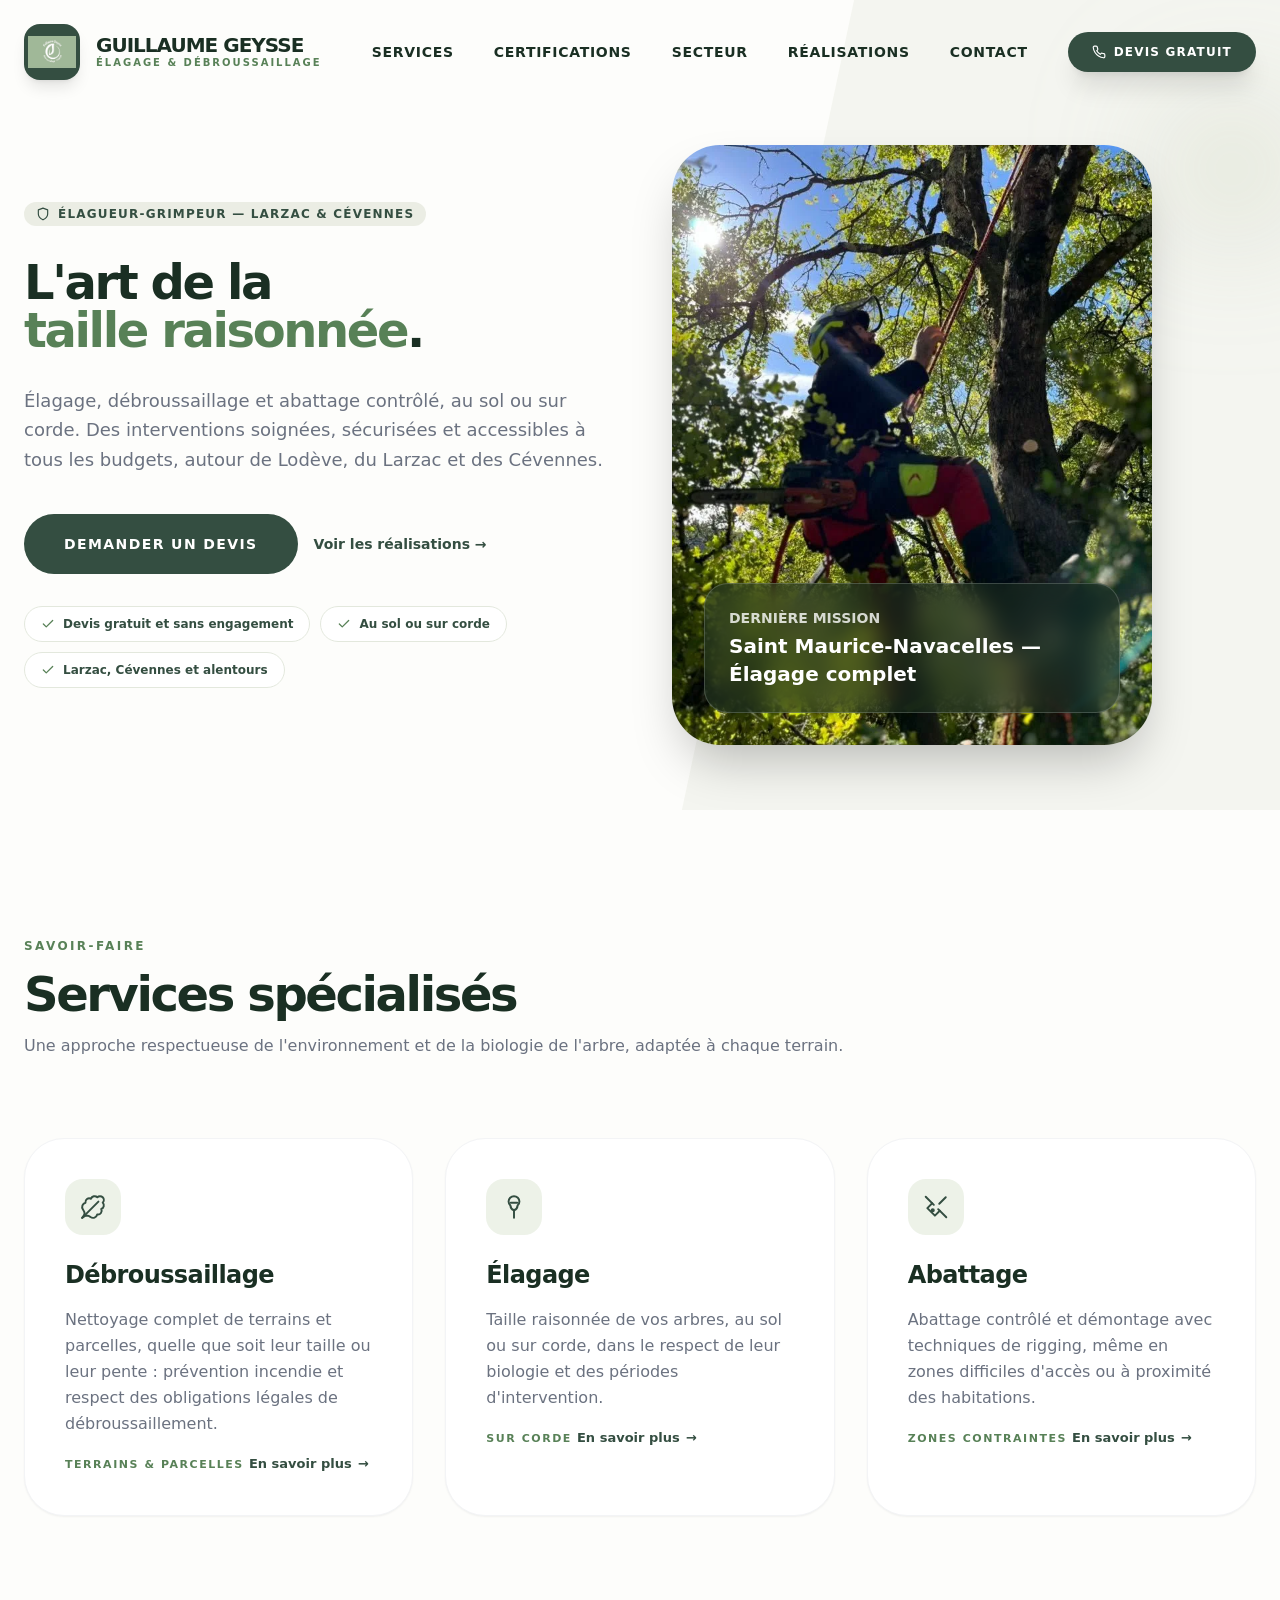
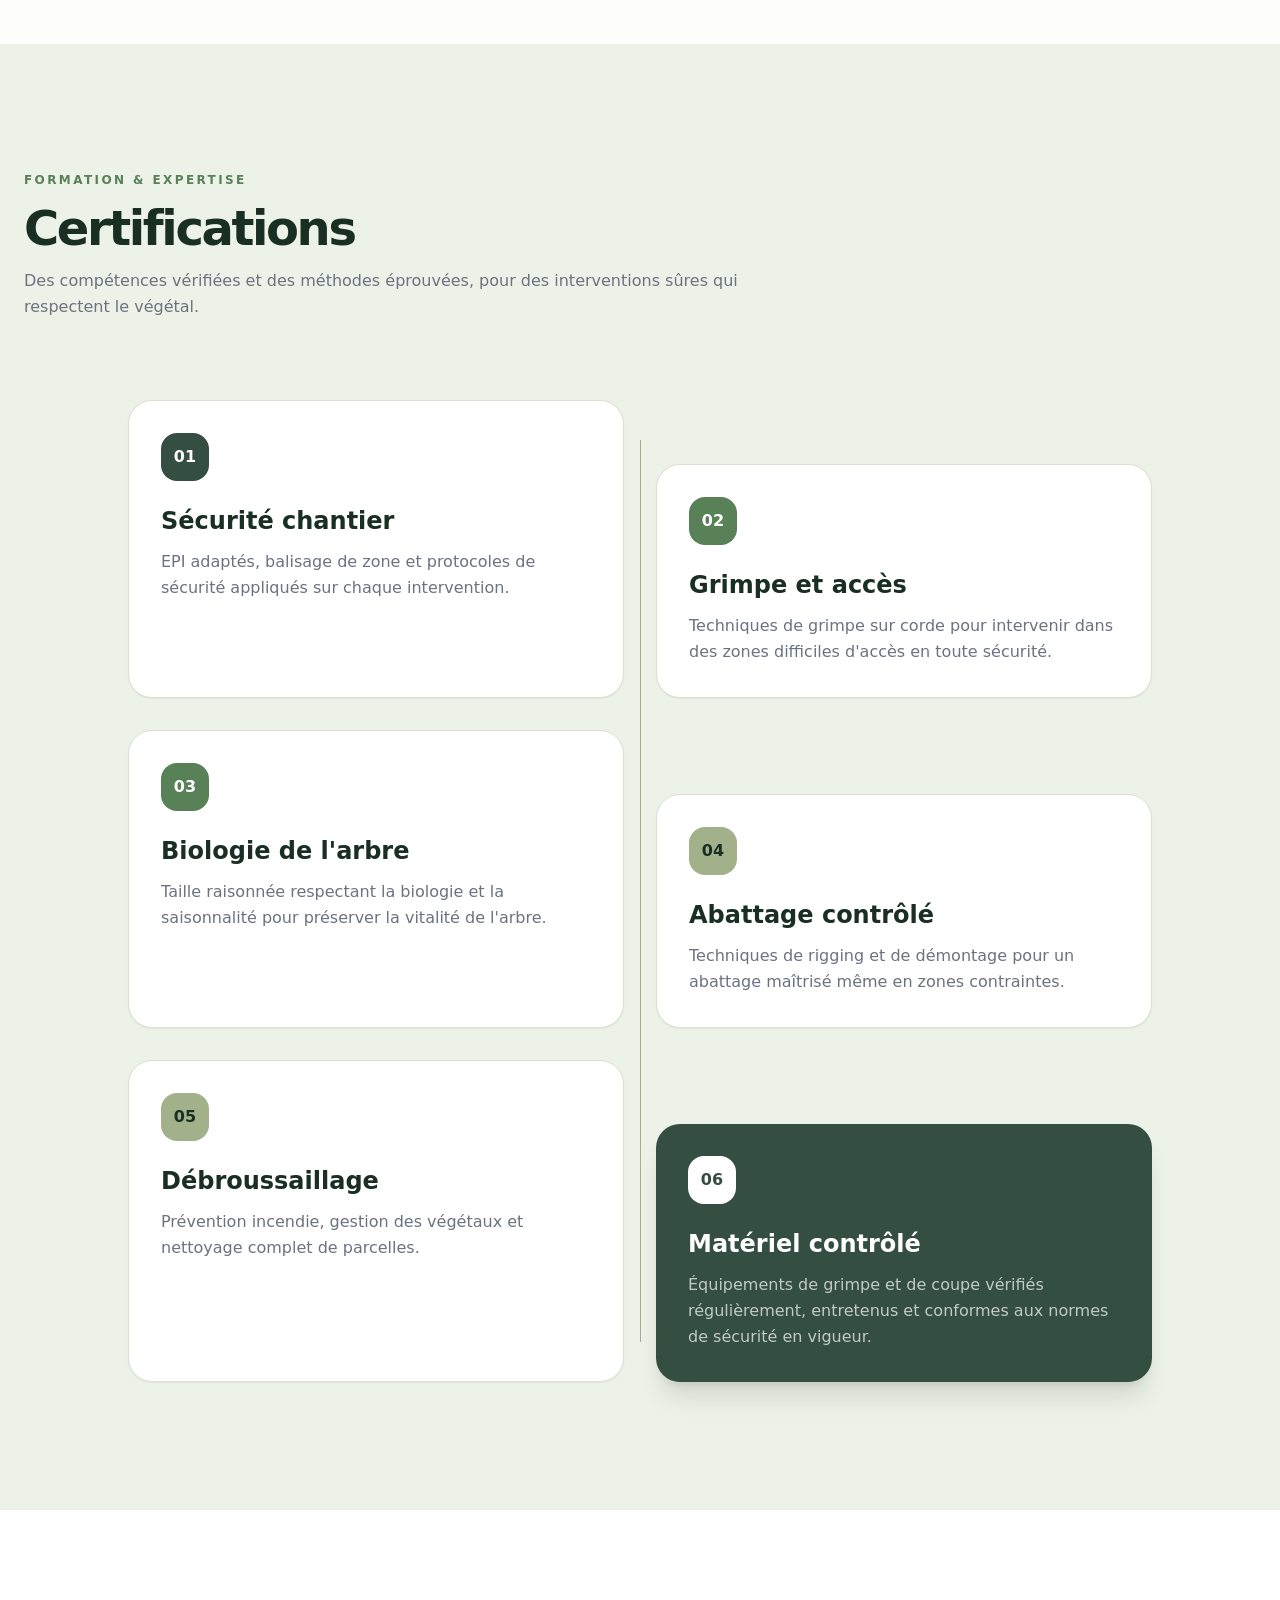
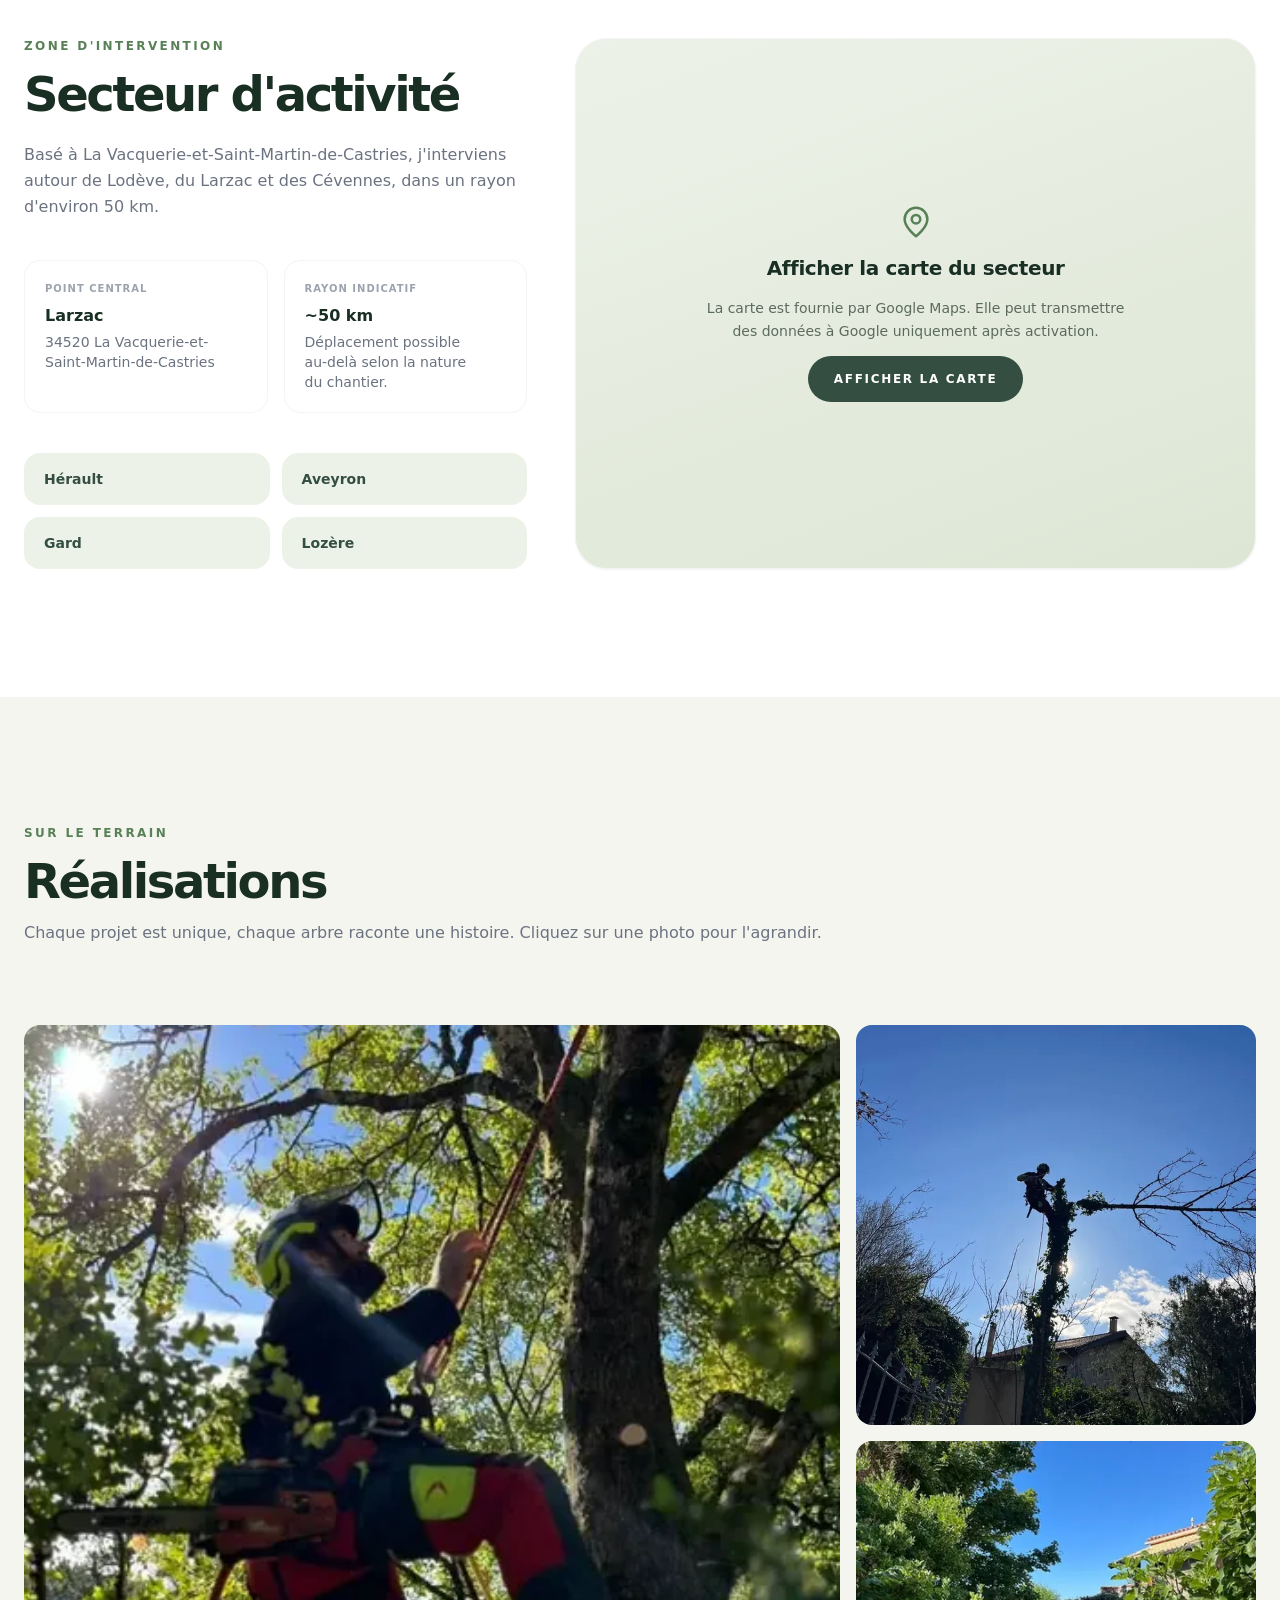
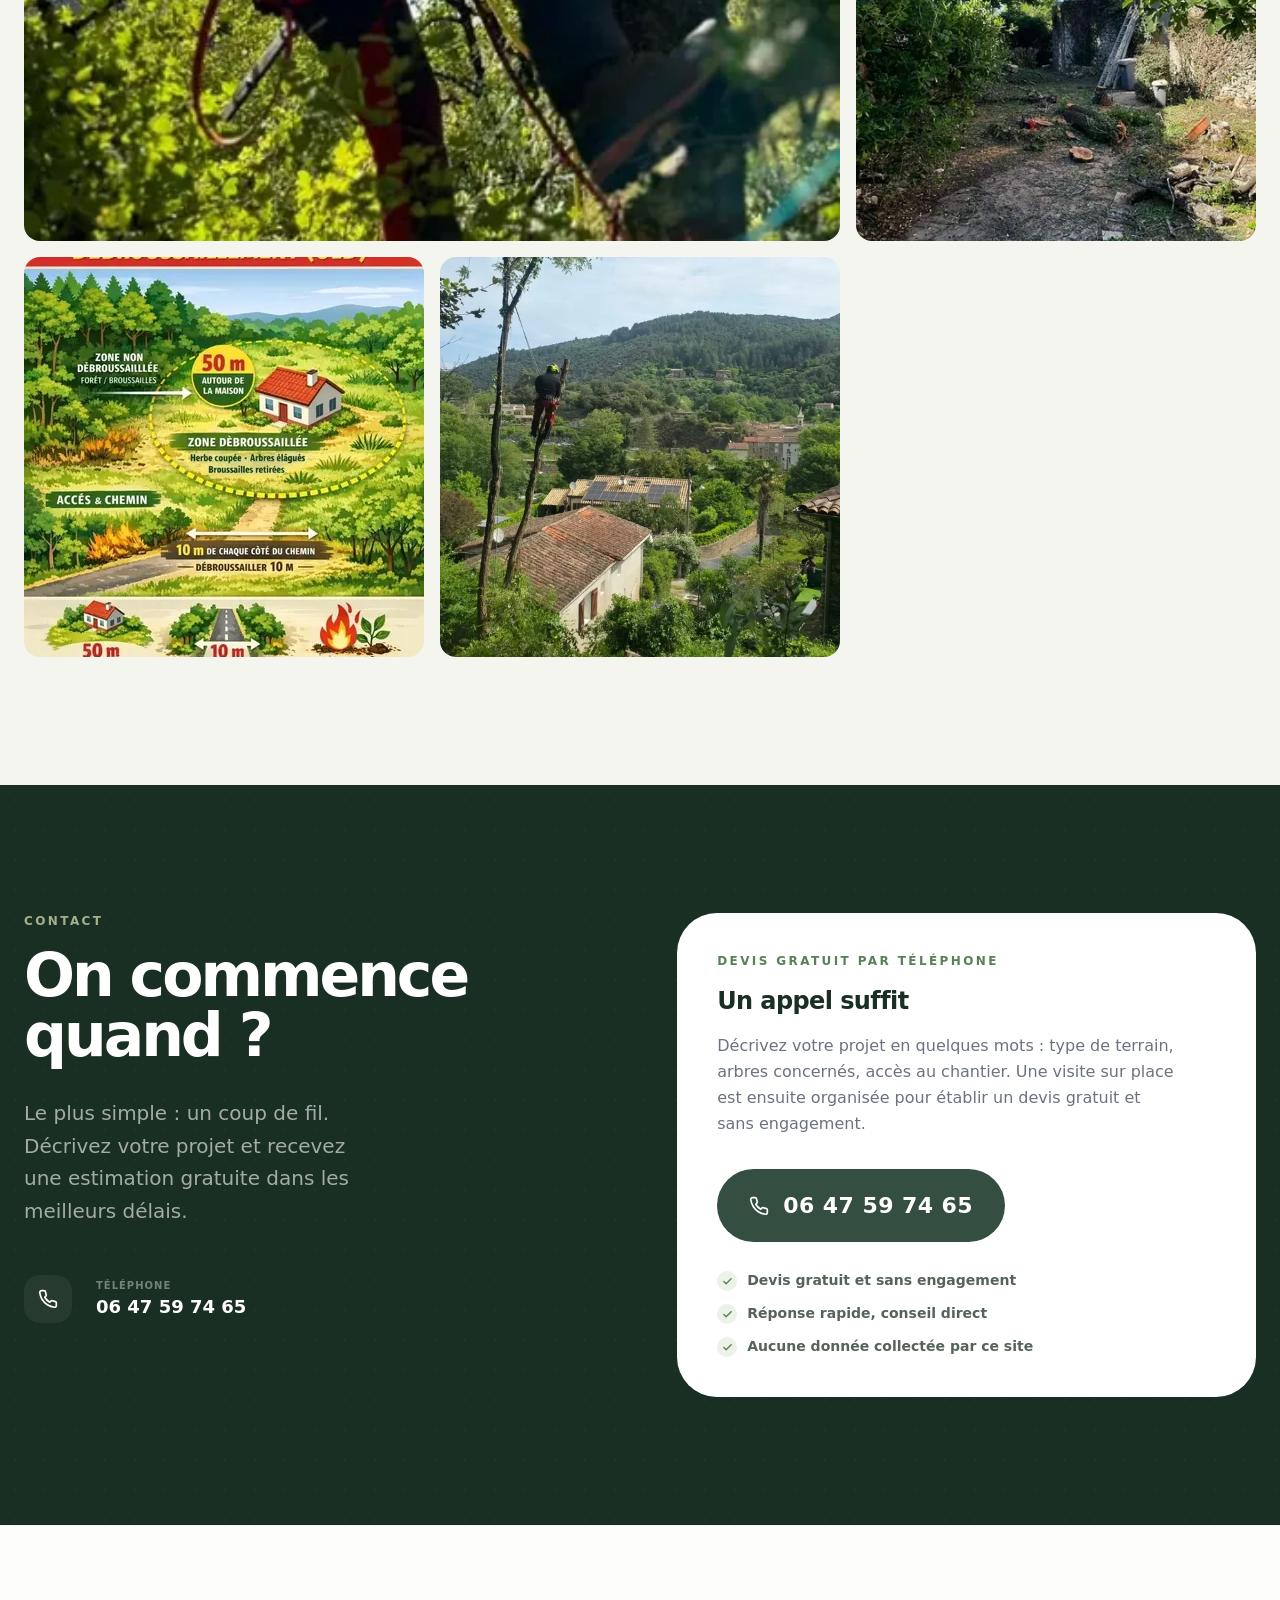
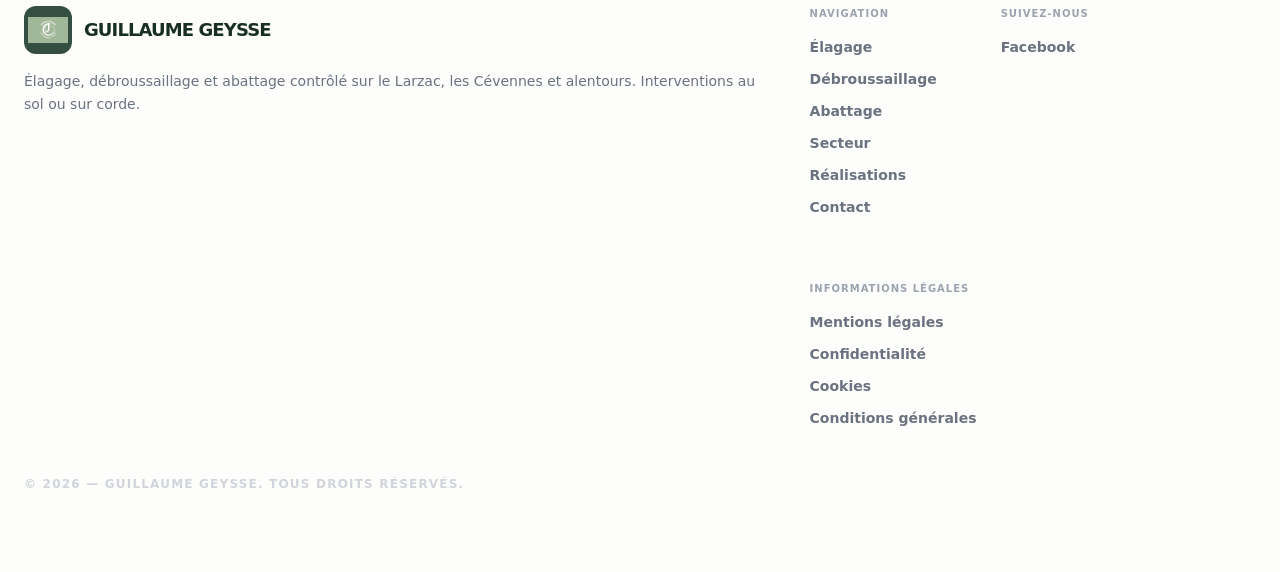
==== index.html @ daf6c7a3 "starting seo" ====
<!DOCTYPE html>
<html lang="fr" class="scroll-smooth">
<head>
    <meta charset="UTF-8">
    <meta name="viewport" content="width=device-width, initial-scale=1.0">
    <meta name="google-site-verification" content="FVxYf0sCLIATDC_ONJCRhBY9Z7Bd3XUJPDAAdg26BsA">
    <title>Élagueur sur le Larzac — Élagage, débroussaillage, abattage | Guillaume Geysse</title>
    <meta name="description" content="Guillaume Geysse, élagueur-grimpeur à La Vacquerie (34). Élagage, débroussaillage et abattage contrôlé autour de Lodève, du Larzac et des Cévennes. Devis gratuit.">
    <link rel="canonical" href="https://geysse-elagage.fr/">
    <link rel="stylesheet" href="assets/styles.css">
    <link rel="icon" href="/favicon.ico" sizes="any">
    <link rel="icon" type="image/png" sizes="32x32" href="/assets/favicon/favicon-32x32.png">
    <link rel="icon" type="image/png" sizes="16x16" href="/assets/favicon/favicon-16x16.png">
    <link rel="apple-touch-icon" sizes="180x180" href="/assets/favicon/apple-touch-icon.png">
    <link rel="manifest" href="/site.webmanifest">
    <meta name="theme-color" content="#344E41">
    <meta property="og:title" content="Guillaume Geysse — Élagage & Débroussaillage">
    <meta property="og:description" content="Interventions soignées et sécurisées, au sol ou sur corde, autour du Larzac et des Cévennes. Devis gratuit.">
    <meta property="og:type" content="website">
    <meta property="og:url" content="https://geysse-elagage.fr/">
    <meta property="og:locale" content="fr_FR">
    <meta property="og:image" content="https://geysse-elagage.fr/assets/og-image.jpg">
    <meta property="og:image:width" content="1200">
    <meta property="og:image:height" content="630">
    <meta property="og:image:alt" content="Guillaume Geysse, élagueur-grimpeur sur le Larzac">
    <meta property="og:site_name" content="Guillaume Geysse — Élagage">
    <meta name="twitter:card" content="summary_large_image">
    <meta name="twitter:title" content="Élagueur sur le Larzac — Élagage, débroussaillage, abattage | Guillaume Geysse">
    <meta name="twitter:description" content="Guillaume Geysse, élagueur-grimpeur à La Vacquerie (34). Élagage, débroussaillage et abattage contrôlé autour de Lodève, du Larzac et des Cévennes. Devis gratuit.">
    <meta name="twitter:image" content="https://geysse-elagage.fr/assets/og-image.jpg">
    <meta name="robots" content="index, follow, max-image-preview:large, max-snippet:-1">
    <meta name="author" content="Guillaume Geysse">
    <meta name="geo.region" content="FR-34">
    <meta name="geo.placename" content="La Vacquerie-et-Saint-Martin-de-Castries">
    <script type="application/ld+json">
{
  "@context": "https://schema.org",
  "@type": [
    "LocalBusiness",
    "ProfessionalService"
  ],
  "@id": "https://geysse-elagage.fr/#business",
  "name": "Guillaume Geysse — Élagage",
  "alternateName": "Guillaume Geysse",
  "description": "Élagueur-grimpeur : élagage, taille raisonnée, débroussaillage et abattage contrôlé, au sol ou sur corde, autour de Lodève, du Larzac et des Cévennes.",
  "url": "https://geysse-elagage.fr/",
  "logo": "https://geysse-elagage.fr/assets/favicon/favicon-512x512.png",
  "image": "https://geysse-elagage.fr/assets/og-image.jpg",
  "telephone": "+33647597465",
  "email": "guillaume.geysse@gmail.com",
  "sameAs": [
    "https://www.facebook.com/profile.php?id=61575190376907"
  ],
  "priceRange": "Sur devis",
  "currenciesAccepted": "EUR",
  "vatID": "FR35897588182",
  "address": {
    "@type": "PostalAddress",
    "streetAddress": "Mas de Figuières",
    "addressLocality": "La Vacquerie-et-Saint-Martin-de-Castries",
    "postalCode": "34520",
    "addressRegion": "Hérault",
    "addressCountry": "FR"
  },
  "geo": {
    "@type": "GeoCoordinates",
    "latitude": 43.8175,
    "longitude": 3.4408
  },
  "areaServed": {
    "@type": "GeoCircle",
    "geoMidpoint": {
      "@type": "GeoCoordinates",
      "latitude": 43.8175,
      "longitude": 3.4408
    },
    "geoRadius": "50000"
  },
  "knowsAbout": [
    "Élagage",
    "Taille raisonnée",
    "Élagueur-grimpeur",
    "Travail sur corde",
    "Débroussaillage",
    "Obligation légale de débroussaillement",
    "Abattage d'arbres",
    "Démontage",
    "Rigging"
  ],
  "openingHoursSpecification": [
    {
      "@type": "OpeningHoursSpecification",
      "dayOfWeek": [
        "Monday",
        "Tuesday",
        "Wednesday",
        "Thursday",
        "Friday",
        "Saturday"
      ],
      "opens": "08:00",
      "closes": "19:00"
    }
  ],
  "hasOfferCatalog": {
    "@type": "OfferCatalog",
    "name": "Prestations",
    "itemListElement": [
      {
        "@type": "Offer",
        "itemOffered": {
          "@type": "Service",
          "name": "Élagage et taille d'arbres",
          "url": "https://geysse-elagage.fr/elagage.html"
        }
      },
      {
        "@type": "Offer",
        "itemOffered": {
          "@type": "Service",
          "name": "Débroussaillage de terrains",
          "url": "https://geysse-elagage.fr/debroussaillage.html"
        }
      },
      {
        "@type": "Offer",
        "itemOffered": {
          "@type": "Service",
          "name": "Abattage contrôlé",
          "url": "https://geysse-elagage.fr/abattage.html"
        }
      }
    ]
  }
}
    </script>
    <script type="application/ld+json">
{
  "@context": "https://schema.org",
  "@type": "WebSite",
  "@id": "https://geysse-elagage.fr/#website",
  "url": "https://geysse-elagage.fr/",
  "name": "Guillaume Geysse — Élagage",
  "inLanguage": "fr-FR",
  "publisher": {
    "@id": "https://geysse-elagage.fr/#business"
  }
}
    </script>
    <style>
        :root {
            --gg-foret: #344E41;
            --gg-nuit: #1A2F23;
            --gg-mousse: #588157;
            --gg-sauge: #A3B18A;
            --gg-brume: #EDF2E8;
            --gg-papier: #FDFDFB;
            --gg-lin: #E3E8DD;
        }

        body {
            font-family: Inter, ui-sans-serif, system-ui, -apple-system, BlinkMacSystemFont, "Segoe UI", sans-serif;
            -webkit-font-smoothing: antialiased;
            text-rendering: optimizeLegibility;
        }

        /* ---- Lisibilité générale ---- */
        h1, h2, h3 { text-wrap: balance; }
        p { text-wrap: pretty; }

        /* ---- Accessibilité ---- */
        .sr-only {
            position: absolute; width: 1px; height: 1px; padding: 0; margin: -1px;
            overflow: hidden; clip: rect(0,0,0,0); white-space: nowrap; border: 0;
        }
        a:focus-visible, button:focus-visible, input:focus-visible,
        select:focus-visible, textarea:focus-visible {
            outline: 3px solid var(--gg-sauge);
            outline-offset: 2px;
            border-radius: 10px;
        }

        /* ---- Apparition au défilement ---- */
        .gg-reveal { opacity: 0; transform: translateY(22px); transition: opacity .7s ease, transform .7s ease; }
        .gg-reveal.gg-in { opacity: 1; transform: none; }
        @media (prefers-reduced-motion: reduce) {
            .gg-reveal { opacity: 1; transform: none; transition: none; }
            * { animation: none !important; transition-duration: .01ms !important; }
        }

        /* ---- Hero ---- */
        .glass-card {
            background: rgba(26, 47, 35, 0.55);
            backdrop-filter: blur(12px);
            border: 1px solid rgba(255, 255, 255, 0.18);
        }
        .gg-trust { display: flex; flex-wrap: wrap; gap: 10px; margin-top: 32px; }
        .gg-trust span {
            display: inline-flex; align-items: center; gap: 8px;
            font-size: 12px; font-weight: 700; color: var(--gg-foret);
            background: #fff; border: 1px solid var(--gg-lin);
            border-radius: 999px; padding: 8px 16px;
        }
        .gg-trust svg { flex: none; color: var(--gg-mousse); }

        /* ---- Services ---- */
        .gg-service-icon {
            width: 56px; height: 56px; border-radius: 18px;
            background: var(--gg-brume); color: var(--gg-foret);
            display: flex; align-items: center; justify-content: center;
            margin-bottom: 24px; transition: background .4s, color .4s;
        }
        .group:hover .gg-service-icon { background: rgba(255,255,255,.14); color: #fff; }
        .gg-service-tag {
            display: inline-block; margin-top: 20px; font-size: 11px; font-weight: 800;
            text-transform: uppercase; letter-spacing: .14em; color: var(--gg-mousse);
            transition: color .4s;
        }
        .group:hover .gg-service-tag { color: var(--gg-sauge); }
        .gg-service-link {
            display: inline-flex; align-items: center; gap: 6px; margin-top: 14px;
            font-size: 13px; font-weight: 800; color: var(--gg-foret); transition: color .4s;
        }
        .group:hover .gg-service-link { color: #fff; }

        /* ---- Carte : consentement avant chargement ---- */
        .gg-map-consent {
            position: absolute; inset: 0; z-index: 2;
            display: flex; flex-direction: column; align-items: center; justify-content: center;
            gap: 14px; padding: 32px; text-align: center;
            background: linear-gradient(160deg, var(--gg-brume), #DDE6D5);
        }
        .gg-map-consent h3 { font-size: 20px; font-weight: 900; letter-spacing: -0.02em; color: var(--gg-nuit); }
        .gg-map-consent p { max-width: 420px; font-size: 14px; line-height: 1.6; color: #5B6B5E; }
        .gg-map-consent button {
            display: inline-flex; align-items: center; gap: 10px;
            background: var(--gg-foret); color: #fff; border: 0; cursor: pointer;
            border-radius: 999px; padding: 14px 26px;
            font-size: 12px; font-weight: 800; text-transform: uppercase; letter-spacing: .14em;
            transition: transform .2s, box-shadow .2s;
        }
        .gg-map-consent button:hover { transform: translateY(-2px); box-shadow: 0 14px 30px rgba(52,78,65,.3); }

        /* ---- Galerie ---- */
        .bento-item { position: relative; cursor: zoom-in; background: var(--gg-brume); }
        .bento-item::after {
            content: ""; position: absolute; inset: 0; pointer-events: none;
            background: linear-gradient(to top, rgba(26,47,35,.4), transparent 45%);
            opacity: 0; transition: opacity .4s;
        }
        .bento-item:hover::after, .bento-item:focus-visible::after { opacity: 1; }
        .bento-item:hover img { transform: scale(1.05); }
        @media (min-width: 768px) {
            .gg-feature { grid-column: span 2; grid-row: span 2; }
        }

        .gg-lightbox {
            position: fixed; inset: 0; z-index: 100; display: none;
            align-items: center; justify-content: center; padding: 24px;
            background: rgba(26, 47, 35, .93);
        }
        .gg-lightbox.gg-open { display: flex; }
        .gg-lightbox img { max-width: min(1100px, 100%); max-height: 88vh; border-radius: 18px; object-fit: contain; }
        .gg-lightbox-close {
            position: absolute; top: 20px; right: 20px;
            width: 48px; height: 48px; border-radius: 50%; border: 0; cursor: pointer;
            background: rgba(255,255,255,.12); color: #fff;
            display: flex; align-items: center; justify-content: center;
            font-size: 22px; line-height: 1;
        }
        .gg-lightbox-close:hover { background: rgba(255,255,255,.25); }

        /* ---- Carte d'appel ---- */
        .gg-call-btn {
            display: inline-flex; align-items: center; gap: 14px;
            background: var(--gg-foret); color: #fff;
            padding: 20px 32px; border-radius: 999px;
            font-size: 22px; font-weight: 900; letter-spacing: 0.02em;
            transition: transform .2s, box-shadow .2s;
        }
        .gg-call-btn:hover { transform: translateY(-2px); box-shadow: 0 18px 38px rgba(52,78,65,.35); }
        .gg-call-points { list-style: none; padding: 0; margin-top: 28px; display: grid; gap: 12px; }
        .gg-call-points li {
            position: relative; padding-left: 30px;
            font-size: 14px; font-weight: 600; color: #556458;
        }
        .gg-call-points li::before {
            content: ""; position: absolute; left: 0; top: 1px; width: 20px; height: 20px;
            border-radius: 50%; background: var(--gg-brume);
            background-image: url("data:image/svg+xml,%3Csvg xmlns='http://www.w3.org/2000/svg' viewBox='0 0 24 24' fill='none' stroke='%23588157' stroke-width='3' stroke-linecap='round' stroke-linejoin='round'%3E%3Cpath d='M20 6 9 17l-5-5'/%3E%3C/svg%3E");
            background-size: 11px; background-position: center; background-repeat: no-repeat;
        }
    </style>
</head>
<body class="bg-[#FDFDFB] text-[#1A2F23] selection:bg-[#A3B18A] selection:text-white">

    <!-- Navigation -->
    <nav id="navbar" class="fixed w-full z-50 transition-all duration-500 py-6">
        <div class="container mx-auto px-6 flex justify-between items-center">
            <a href="#" class="flex items-center gap-4" aria-label="Retour en haut de page">
                <div class="w-14 h-14 bg-[#344E41] rounded-2xl flex items-center justify-center shadow-lg overflow-hidden">
                    <img src="assets/logo.png" alt="Logo Guillaume Geysse, élagueur sur le Larzac" width="56" height="56" class="w-full h-full object-contain p-1">
                </div>
                <div class="flex flex-col">
                    <span class="font-black text-xl tracking-tighter uppercase leading-none">Guillaume Geysse</span>
                    <span class="text-[10px] font-bold uppercase tracking-[0.2em] text-[#588157]">Élagage & Débroussaillage</span>
                </div>
            </a>
            <div class="hidden lg:flex items-center gap-10">
                <a href="#services" class="text-sm font-bold uppercase tracking-wider hover:text-[#588157] transition-colors">Services</a>
                <a href="#certification" class="text-sm font-bold uppercase tracking-wider hover:text-[#588157] transition-colors">Certifications</a>
                <a href="#secteur" class="text-sm font-bold uppercase tracking-wider hover:text-[#588157] transition-colors">Secteur</a>
                <a href="#realisations" class="text-sm font-bold uppercase tracking-wider hover:text-[#588157] transition-colors">Réalisations</a>
                <a href="#contact" class="text-sm font-bold uppercase tracking-wider hover:text-[#588157] transition-colors">Contact</a>
                <a id="nav-phone" href="tel:0647597465" class="bg-[#344E41] text-white px-6 py-3 rounded-full text-xs font-black uppercase tracking-widest hover:scale-105 transition-transform shadow-xl flex items-center gap-2">
                    <svg xmlns="http://www.w3.org/2000/svg" width="14" height="14" viewBox="0 0 24 24" fill="none" stroke="currentColor" stroke-width="2" stroke-linecap="round" stroke-linejoin="round" aria-hidden="true"><path d="M22 16.92v3a2 2 0 0 1-2.18 2 19.79 19.79 0 0 1-8.63-3.07 19.5 19.5 0 0 1-6-6 19.79 19.79 0 0 1-3.07-8.67A2 2 0 0 1 4.11 2h3a2 2 0 0 1 2 1.72 12.84 12.84 0 0 0 .7 2.81 2 2 0 0 1-.45 2.11L8.09 9.91a16 16 0 0 0 6 6l1.27-1.27a2 2 0 0 1 2.11-.45 12.84 12.84 0 0 0 2.81.7A2 2 0 0 1 22 16.92z"/></svg>
                    Devis gratuit
                </a>
            </div>
            <button id="menu-btn" class="lg:hidden p-2 bg-white rounded-lg shadow-sm" aria-label="Ouvrir le menu" aria-expanded="false" aria-controls="mobile-menu">
                <svg id="menu-icon" xmlns="http://www.w3.org/2000/svg" width="24" height="24" viewBox="0 0 24 24" fill="none" stroke="currentColor" stroke-width="2" stroke-linecap="round" stroke-linejoin="round" aria-hidden="true"><line x1="4" x2="20" y1="12" y2="12"/><line x1="4" x2="20" y1="6" y2="6"/><line x1="4" x2="20" y1="18" y2="18"/></svg>
            </button>
        </div>
        <div id="mobile-menu" class="hidden absolute top-full left-0 w-full bg-white border-b border-gray-100 p-8 flex flex-col gap-6 lg:hidden">
            <a href="#services" class="text-xl font-bold">Services</a>
            <a href="#certification" class="text-xl font-bold">Certifications</a>
            <a href="#secteur" class="text-xl font-bold">Secteur</a>
            <a href="#realisations" class="text-xl font-bold">Réalisations</a>
            <a href="#contact" class="text-xl font-bold">Contact</a>
            <a id="mobile-phone" href="tel:0647597465" class="bg-[#344E41] text-white p-5 rounded-2xl text-center font-bold">Appeler maintenant</a>
        </div>
    </nav>

    <!-- Hero -->
    <section class="relative min-h-[90vh] flex items-center pt-20 overflow-hidden">
        <div class="absolute top-0 right-0 w-1/2 h-full bg-[#A3B18A]/10 -skew-x-12 translate-x-32 hidden lg:block" aria-hidden="true"></div>
        <div class="container mx-auto px-6 relative z-10">
            <div class="flex flex-col lg:flex-row items-center gap-16">
                <div class="lg:w-1/2">
                    <div class="inline-flex items-center gap-2 px-3 py-1 bg-[#A3B18A]/20 text-[#344E41] rounded-full text-xs font-bold uppercase tracking-widest mb-8">
                        <svg xmlns="http://www.w3.org/2000/svg" width="14" height="14" viewBox="0 0 24 24" fill="none" stroke="currentColor" stroke-width="2" stroke-linecap="round" stroke-linejoin="round" aria-hidden="true"><path d="M12 22s8-4 8-10V5l-8-3-8 3v7c0 6 8 10 8 10"/></svg>
                        <span id="hero-badge">Élagueur-grimpeur — Larzac & Cévennes</span>
                    </div>
                    <h1 class="text-5xl lg:text-7xl font-black leading-[0.95] mb-8 tracking-tighter text-[#1A2F23]">
                        L'art de la <br/> <span id="hero-title" class="text-[#588157]">taille raisonnée</span>.
                    </h1>
                    <p id="hero-subtitle" class="text-lg lg:text-xl text-gray-500 mb-10 max-w-lg leading-relaxed font-medium">Élagage, débroussaillage et abattage contrôlé, au sol ou sur corde. Des interventions soignées, sécurisées et accessibles à tous les budgets, autour de Lodève, du Larzac et des Cévennes.</p>
                    <div class="flex flex-wrap gap-4 items-center">
                        <a href="#contact" class="px-10 py-5 bg-[#344E41] text-white rounded-full font-black text-sm uppercase tracking-widest hover:shadow-2xl hover:shadow-[#344E41]/30 transition-all transform hover:-translate-y-1 inline-block text-center">
                            Demander un devis
                        </a>
                        <a href="#realisations" class="text-sm font-bold text-[#344E41] hover:text-[#588157] transition-colors">Voir les réalisations →</a>
                    </div>
                    <div class="gg-trust">
                        <span><svg xmlns="http://www.w3.org/2000/svg" width="14" height="14" viewBox="0 0 24 24" fill="none" stroke="currentColor" stroke-width="2.2" stroke-linecap="round" stroke-linejoin="round" aria-hidden="true"><path d="M20 6 9 17l-5-5"/></svg>Devis gratuit et sans engagement</span>
                        <span><svg xmlns="http://www.w3.org/2000/svg" width="14" height="14" viewBox="0 0 24 24" fill="none" stroke="currentColor" stroke-width="2.2" stroke-linecap="round" stroke-linejoin="round" aria-hidden="true"><path d="M20 6 9 17l-5-5"/></svg>Au sol ou sur corde</span>
                        <span><svg xmlns="http://www.w3.org/2000/svg" width="14" height="14" viewBox="0 0 24 24" fill="none" stroke="currentColor" stroke-width="2.2" stroke-linecap="round" stroke-linejoin="round" aria-hidden="true"><path d="M20 6 9 17l-5-5"/></svg>Larzac, Cévennes et alentours</span>
                    </div>
                </div>
                <div class="lg:w-1/2 relative">
                    <div class="relative rounded-[3rem] overflow-hidden shadow-2xl" style="aspect-ratio: 4/5; max-height: 600px;">
                        <img id="hero-photo" src="images/elagage-grimpeur-sur-corde-larzac.webp"
                            alt="Guillaume Geysse, élagueur-grimpeur, en intervention sur corde dans un arbre sur le Larzac"
                            width="720" height="960" fetchpriority="high" decoding="async"
                            style="width:100%; height:100%; object-fit:cover; object-position:center; display:block;">
                        <div class="absolute bottom-8 left-8 right-8 glass-card p-6 rounded-3xl text-white">
                            <p class="text-sm font-bold opacity-80 uppercase mb-1">Dernière mission</p>
                            <p id="hero-mission" class="text-xl font-bold">Saint Maurice-Navacelles — Élagage complet</p>
                        </div>
                    </div>
                    <div class="absolute -top-10 -right-10 w-32 h-32 bg-[#A3B18A] rounded-full mix-blend-multiply filter blur-3xl opacity-30 animate-pulse" aria-hidden="true"></div>
                </div>
            </div>
        </div>
    </section>

    <!-- Services -->
    <section id="services" class="py-32">
        <div class="container mx-auto px-6">
            <div class="mb-20 gg-reveal">
                <p class="text-xs font-black uppercase tracking-[0.2em] text-[#588157] mb-4">Savoir-faire</p>
                <h2 class="text-4xl lg:text-5xl font-black mb-4 tracking-tighter">Services spécialisés</h2>
                <p class="text-gray-500 font-medium max-w-2xl">Une approche respectueuse de l'environnement et de la biologie de l'arbre, adaptée à chaque terrain.</p>
            </div>
            <div class="grid grid-cols-1 md:grid-cols-2 lg:grid-cols-3 gap-8" id="services-grid">
            </div>
        </div>
    </section>

    <!-- Certifications -->
    <section id="certification" class="py-32 bg-[#EDF2E8] overflow-hidden">
        <div class="container mx-auto px-6">
            <div class="mb-20 max-w-3xl gg-reveal">
                <p id="certification-eyebrow" class="text-xs font-black uppercase tracking-[0.2em] text-[#588157] mb-4">Formation & expertise</p>
                <h2 id="certification-title" class="text-4xl lg:text-5xl font-black mb-4 tracking-tighter">Certifications</h2>
                <p id="certification-intro" class="text-gray-500 font-medium leading-relaxed">Des compétences vérifiées et des méthodes éprouvées, pour des interventions sûres qui respectent le végétal.</p>
            </div>

            <div class="relative max-w-5xl mx-auto">
                <div class="hidden lg:block absolute left-1/2 top-10 bottom-10 w-px bg-[#A3B18A]" aria-hidden="true"></div>
                <div id="certification-tree" class="grid grid-cols-1 lg:grid-cols-2 gap-8">
                </div>
            </div>
        </div>
    </section>

    <!-- Secteur d'activité -->
    <section id="secteur" class="py-32 bg-white">
        <div class="container mx-auto px-6">
            <div class="grid grid-cols-1 lg:grid-cols-[0.85fr_1.15fr] gap-12 items-stretch">
                <div class="flex flex-col justify-between gap-10 gg-reveal">
                    <div>
                        <p id="sector-eyebrow" class="text-xs font-black uppercase tracking-[0.2em] text-[#588157] mb-4">Zone d'intervention</p>
                        <h2 id="sector-title" class="text-4xl lg:text-5xl font-black mb-6 tracking-tighter">Secteur d'activité</h2>
                        <p id="sector-intro" class="text-gray-500 font-medium leading-relaxed">Basé à La Vacquerie-et-Saint-Martin-de-Castries, j'interviens autour de Lodève, du Larzac et des Cévennes, dans un rayon d'environ 50 km.</p>
                    </div>

                    <div class="grid grid-cols-1 sm:grid-cols-2 gap-4">
                        <div class="rounded-2xl border border-gray-100 p-5">
                            <p class="text-[10px] font-black uppercase tracking-widest text-gray-400 mb-2">Point central</p>
                            <p id="sector-center-name" class="font-black">Larzac</p>
                            <p id="sector-center-address" class="text-sm text-gray-500 mt-1">34520 La Vacquerie-et-Saint-Martin-de-Castries</p>
                        </div>
                        <div class="rounded-2xl border border-gray-100 p-5">
                            <p class="text-[10px] font-black uppercase tracking-widest text-gray-400 mb-2">Rayon indicatif</p>
                            <p id="sector-radius" class="font-black">~50 km</p>
                            <p id="sector-radius-note" class="text-sm text-gray-500 mt-1">Déplacement possible au-delà selon la nature du chantier.</p>
                        </div>
                    </div>

                    <ul id="sector-cities" class="grid grid-cols-1 sm:grid-cols-2 gap-3 text-sm font-bold text-[#344E41]">
                        <li class="bg-[#EDF2E8] rounded-2xl px-5 py-4">Hérault</li>
                        <li class="bg-[#EDF2E8] rounded-2xl px-5 py-4">Aveyron</li>
                        <li class="bg-[#EDF2E8] rounded-2xl px-5 py-4">Gard</li>
                        <li class="bg-[#EDF2E8] rounded-2xl px-5 py-4">Lozère</li>
                    </ul>
                </div>

                <div class="relative min-h-[420px] rounded-[2rem] overflow-hidden border border-gray-100 bg-[#EDF2E8] shadow-sm gg-reveal">
                    <iframe
                        id="sector-map"
                        title="Carte du secteur d'intervention"
                        class="w-full h-full min-h-[420px] border-0"
                        loading="lazy"
                        referrerpolicy="strict-origin-when-cross-origin">
                    </iframe>
                    <div id="map-consent" class="gg-map-consent">
                        <svg xmlns="http://www.w3.org/2000/svg" width="34" height="34" viewBox="0 0 24 24" fill="none" stroke="#588157" stroke-width="1.8" stroke-linecap="round" stroke-linejoin="round" aria-hidden="true"><path d="M20 10c0 6-8 12-8 12s-8-6-8-12a8 8 0 0 1 16 0Z"/><circle cx="12" cy="10" r="3"/></svg>
                        <h3 id="map-consent-title">Afficher la carte du secteur</h3>
                        <p id="map-consent-text">La carte est fournie par Google Maps. Elle peut transmettre des données à Google uniquement après activation.</p>
                        <button type="button" id="map-consent-btn">Afficher la carte</button>
                    </div>
                    <div class="pointer-events-none absolute left-6 bottom-6 right-6 rounded-2xl bg-white/90 backdrop-blur p-4 shadow-lg">
                        <p class="text-[10px] font-black uppercase tracking-widest text-gray-400 mb-1">Périmètre</p>
                        <p id="sector-map-note" class="text-sm font-bold text-[#1A2F23]">Périmètre indicatif. Contactez-nous pour vérifier votre secteur.</p>
                    </div>
                </div>
            </div>
        </div>
    </section>

    <!-- Réalisations -->
    <section id="realisations" class="py-32 bg-[#F5F5F0]">
        <div class="container mx-auto px-6">
            <div class="mb-20 gg-reveal">
                <p class="text-xs font-black uppercase tracking-[0.2em] text-[#588157] mb-4">Sur le terrain</p>
                <h2 class="text-4xl lg:text-5xl font-black mb-4 tracking-tighter">Réalisations</h2>
                <p class="text-gray-500 font-medium">Chaque projet est unique, chaque arbre raconte une histoire. Cliquez sur une photo pour l'agrandir.</p>
            </div>
            <div id="gallery-grid" class="grid grid-cols-2 md:grid-cols-3 gap-4">
                <p class="text-gray-400 col-span-full text-center py-10">Aucune photo pour le moment.</p>
            </div>
        </div>
    </section>

    <!-- Contact -->
    <section id="contact" class="py-32 bg-[#1A2F23] text-white relative overflow-hidden">
        <div class="absolute inset-0 opacity-5" style="background-image: radial-gradient(circle, #A3B18A 1px, transparent 1px); background-size: 30px 30px;" aria-hidden="true"></div>
        <div class="container mx-auto px-6">
            <div class="flex flex-col lg:flex-row gap-20 relative z-10">
                <div class="lg:w-1/2 gg-reveal">
                    <p class="text-xs font-black uppercase tracking-[0.2em] text-[#A3B18A] mb-4">Contact</p>
                    <h2 class="text-5xl lg:text-6xl font-black mb-8 tracking-tighter">On commence <br/> quand ?</h2>
                    <p class="text-xl text-white/60 mb-12 max-w-sm leading-relaxed">Le plus simple : un coup de fil. Décrivez votre projet et recevez une estimation gratuite dans les meilleurs délais.</p>
                    <div class="space-y-6">
                        <a href="tel:0647597465" id="contact-phone-link" class="flex items-center gap-6 group">
                            <div class="w-12 h-12 bg-white/5 rounded-2xl flex items-center justify-center group-hover:bg-[#A3B18A] group-hover:text-[#1A2F23] transition-all">
                                <svg xmlns="http://www.w3.org/2000/svg" width="20" height="20" viewBox="0 0 24 24" fill="none" stroke="currentColor" stroke-width="2" stroke-linecap="round" stroke-linejoin="round" aria-hidden="true"><path d="M22 16.92v3a2 2 0 0 1-2.18 2 19.79 19.79 0 0 1-8.63-3.07 19.5 19.5 0 0 1-6-6 19.79 19.79 0 0 1-3.07-8.67A2 2 0 0 1 4.11 2h3a2 2 0 0 1 2 1.72 12.84 12.84 0 0 0 .7 2.81 2 2 0 0 1-.45 2.11L8.09 9.91a16 16 0 0 0 6 6l1.27-1.27a2 2 0 0 1 2.11-.45 12.84 12.84 0 0 0 2.81.7A2 2 0 0 1 22 16.92z"/></svg>
                            </div>
                            <div>
                                <p class="text-[10px] font-black uppercase tracking-widest text-white/40">Téléphone</p>
                                <p id="contact-phone-display" class="text-lg font-bold">06 47 59 74 65</p>
                            </div>
                        </a>
                    </div>
                </div>
                <div class="lg:w-1/2 bg-white rounded-[2.5rem] p-10 text-[#1A2F23] gg-reveal">
                    <div class="gg-call-card">
                        <p class="text-xs font-black uppercase tracking-[0.2em] text-[#588157] mb-4">Devis gratuit par téléphone</p>
                        <h3 class="text-2xl font-black mb-4 tracking-tight">Un appel suffit</h3>
                        <p class="text-gray-500 leading-relaxed mb-8">Décrivez votre projet en quelques mots : type de terrain, arbres concernés, accès au chantier. Une visite sur place est ensuite organisée pour établir un devis gratuit et sans engagement.</p>
                        <a id="contact-call-btn" href="tel:0647597465" class="gg-call-btn">
                            <svg xmlns="http://www.w3.org/2000/svg" width="20" height="20" viewBox="0 0 24 24" fill="none" stroke="currentColor" stroke-width="2" stroke-linecap="round" stroke-linejoin="round" aria-hidden="true"><path d="M22 16.92v3a2 2 0 0 1-2.18 2 19.79 19.79 0 0 1-8.63-3.07 19.5 19.5 0 0 1-6-6 19.79 19.79 0 0 1-3.07-8.67A2 2 0 0 1 4.11 2h3a2 2 0 0 1 2 1.72 12.84 12.84 0 0 0 .7 2.81 2 2 0 0 1-.45 2.11L8.09 9.91a16 16 0 0 0 6 6l1.27-1.27a2 2 0 0 1 2.11-.45 12.84 12.84 0 0 0 2.81.7A2 2 0 0 1 22 16.92z"/></svg>
                            <span id="contact-call-number">06 47 59 74 65</span>
                        </a>
                        <ul class="gg-call-points">
                            <li>Devis gratuit et sans engagement</li>
                            <li>Réponse rapide, conseil direct</li>
                            <li>Aucune donnée collectée par ce site</li>
                        </ul>
                    </div>
                </div>
            </div>
        </div>
    </section>

    <!-- Footer -->
    <footer class="py-20 border-t border-gray-100">
        <div class="container mx-auto px-6">
            <div class="flex flex-col md:flex-row justify-between items-start gap-10 mb-12">
                <div>
                    <div class="flex items-center gap-3 mb-4">
                        <div class="w-12 h-12 bg-[#344E41] rounded-xl flex items-center justify-center overflow-hidden">
                            <img src="assets/logo.png" alt="Logo Guillaume Geysse, élagueur sur le Larzac" width="56" height="56" class="w-full h-full object-contain p-1">
                        </div>
                        <span class="font-black text-lg tracking-tighter uppercase">Guillaume Geysse</span>
                    </div>
                    <p class="text-sm text-gray-500 max-w-xs leading-relaxed">Élagage, débroussaillage et abattage contrôlé sur le Larzac, les Cévennes et alentours. Interventions au sol ou sur corde.</p>
                </div>
                <div class="flex flex-wrap gap-16">
                    <div>
                        <p class="text-[10px] font-black uppercase tracking-widest text-gray-400 mb-4">Navigation</p>
                        <div class="flex flex-col gap-3 text-sm font-bold text-gray-500">
                            <a href="elagage.html" class="hover:text-[#344E41]">Élagage</a>
                            <a href="debroussaillage.html" class="hover:text-[#344E41]">Débroussaillage</a>
                            <a href="abattage.html" class="hover:text-[#344E41]">Abattage</a>
                            <a href="#secteur" class="hover:text-[#344E41]">Secteur</a>
                            <a href="#realisations" class="hover:text-[#344E41]">Réalisations</a>
                            <a href="#contact" class="hover:text-[#344E41]">Contact</a>
                        </div>
                    </div>
                    <div>
                        <p class="text-[10px] font-black uppercase tracking-widest text-gray-400 mb-4">Suivez-nous</p>
                        <div class="flex flex-col gap-3 text-sm font-bold text-gray-500">
                            <a id="footer-instagram" href="#" class="hover:text-[#344E41]">Instagram</a>
                            <a id="footer-facebook" href="#" class="hover:text-[#344E41]">Facebook</a>
                            <a id="footer-linkedin" href="#" class="hover:text-[#344E41]">LinkedIn</a>
                        </div>
                    </div>
                    <div>
                        <p class="text-[10px] font-black uppercase tracking-widest text-gray-400 mb-4">Informations légales</p>
                        <div class="flex flex-col gap-3 text-sm font-bold text-gray-500">
                            <a href="mentions-legales.html" class="hover:text-[#344E41]">Mentions légales</a>
                            <a href="politique-confidentialite.html" class="hover:text-[#344E41]">Confidentialité</a>
                            <a href="cookies.html" class="hover:text-[#344E41]">Cookies</a>
                            <a href="conditions-generales.html" class="hover:text-[#344E41]">Conditions générales</a>
                        </div>
                    </div>
                </div>
            </div>
            <p class="text-xs font-bold text-gray-300 uppercase tracking-widest">© 2026 — Guillaume Geysse. Tous droits réservés.</p>
        </div>
    </footer>

    <!-- Lightbox galerie -->
    <div id="gg-lightbox" class="gg-lightbox" role="dialog" aria-modal="true" aria-label="Photo agrandie">
        <button type="button" class="gg-lightbox-close" id="gg-lightbox-close" aria-label="Fermer">✕</button>
        <img id="gg-lightbox-img" src="" alt="Réalisation agrandie">
    </div>

    <script>
        // Anti-cache uniquement sur le contenu éditable ; les images gardent le cache navigateur
        const ASSET = (path) => `${path}?t=${Date.now()}`
        const IMAGE_BASE = (filename) => `images/${encodeURIComponent(filename)}`
        const THUMB = (filename) => `images/${encodeURIComponent(filename.replace(/\.(webp|jpg|jpeg|png)$/i, "-600.$1"))}`

        async function fetchContent() {
            const res = await fetch(ASSET("content.json"), { cache: "no-store" })
            if (!res.ok) throw new Error("Impossible de charger content.json")
            return res.json()
        }

        function escapeHTML(value) {
            return String(value).replace(/[&<>"']/g, (char) => ({
                "&": "&amp;",
                "<": "&lt;",
                ">": "&gt;",
                "\"": "&quot;",
                "'": "&#039;"
            }[char]))
        }

        // ==============================
        // CHARGER LE CONTENU
        // ==============================
        async function loadContent() {
            try {
                const data = await fetchContent()
                data.sections.forEach(section => {
                    if (section.id === "hero") applyHero(section.fields)
                    if (section.id === "services") applyServices(section.fields)
                    if (section.id === "certification") applyCertification(section.fields)
                    if (section.id === "sector") applySector(section.fields)
                    if (section.id === "gallery") applyGallery(section.fields)
                    if (section.id === "contact") applyContact(section.fields)
                    if (section.id === "social") applySocial(section.fields)
                })
            } catch (err) {
                console.error("Erreur chargement content.json", err)
            } finally {
                observeReveals()
            }
        }

        function getField(fields, id) {
            return fields.find(f => f.id === id)?.value || ""
        }

        function setText(id, value) {
            const element = document.getElementById(id)
            if (element && value) element.textContent = value
        }

        function applyHero(fields) {
            setText("hero-badge", getField(fields, "badge"))
            const title = getField(fields, "title").replace(/\s+/g, " ").trim()
            setText("hero-title", title)
            setText("hero-subtitle", getField(fields, "subtitle"))
            setText("hero-mission", getField(fields, "last_mission"))
            const photo = getField(fields, "photo")
            if (photo) {
                document.getElementById("hero-photo").src = IMAGE_BASE(photo)
            }
        }

        function applyServices(fields) {
            const grid = document.getElementById("services-grid")
            grid.innerHTML = ""
            const icons = [
                // Débroussaillage / végétation
                '<svg xmlns="http://www.w3.org/2000/svg" width="26" height="26" viewBox="0 0 24 24" fill="none" stroke="currentColor" stroke-width="1.8" stroke-linecap="round" stroke-linejoin="round"><path d="M2 22c1.25-.987 2.27-1.975 3.9-2.2a5.56 5.56 0 0 1 3.8 1.5 4 4 0 0 0 6.187-2.353 3.5 3.5 0 0 0 3.69-5.116A3.5 3.5 0 0 0 20.95 8 3.5 3.5 0 1 0 16 3.05a3.5 3.5 0 0 0-5.831 1.373 3.5 3.5 0 0 0-5.116 3.69 4 4 0 0 0-2.348 6.155C3.499 15.42 4.409 16.712 4.2 18.1 3.926 19.743 3.014 20.732 2 22"/><path d="M2 22 17 7"/></svg>',
                // Élagage / hauteur
                '<svg xmlns="http://www.w3.org/2000/svg" width="26" height="26" viewBox="0 0 24 24" fill="none" stroke="currentColor" stroke-width="1.8" stroke-linecap="round" stroke-linejoin="round"><path d="M12 22v-7"/><path d="M9 8h6"/><path d="M12 2a5 5 0 0 0-5 5c0 1.5.7 2.8 1.7 3.7A5 5 0 0 0 12 15a5 5 0 0 0 3.3-4.3c1-.9 1.7-2.2 1.7-3.7a5 5 0 0 0-5-5Z"/></svg>',
                // Abattage / tronc
                '<svg xmlns="http://www.w3.org/2000/svg" width="26" height="26" viewBox="0 0 24 24" fill="none" stroke="currentColor" stroke-width="1.8" stroke-linecap="round" stroke-linejoin="round"><path d="M10 10 2.5 2.5"/><path d="m14 14 7.5 7.5"/><path d="M8.5 8.5 4 13l7 7 4.5-4.5"/><path d="m15 9 6-6"/><circle cx="9" cy="15" r="1"/></svg>'
            ]
            const tags = ["Terrains & parcelles", "Sur corde", "Zones contraintes"]
            const pages = ["debroussaillage.html", "elagage.html", "abattage.html"]
            for (let i = 1; i <= 3; i++) {
                const title = getField(fields, `service${i}_title`)
                const desc = getField(fields, `service${i}_desc`)
                if (!title) continue
                grid.innerHTML += `
                    <div class="group relative bg-white border border-gray-100 p-10 rounded-[2.5rem] hover:bg-[#344E41] transition-all duration-500 shadow-sm hover:shadow-2xl gg-reveal">
                        <div class="gg-service-icon">${icons[i-1]}</div>
                        <h3 class="text-2xl font-black mb-4 tracking-tight group-hover:text-white transition-colors">${escapeHTML(title)}</h3>
                        <p class="text-gray-500 leading-relaxed group-hover:text-white/70 transition-colors">${escapeHTML(desc)}</p>
                        <span class="gg-service-tag">${tags[i-1]}</span>
                        <a href="${pages[i-1]}" class="gg-service-link">En savoir plus <span aria-hidden="true">→</span><span class="sr-only"> sur ${escapeHTML(title)}</span></a>
                    </div>`
            }
        }

        function applyCertification(fields) {
            setText("certification-eyebrow", getField(fields, "eyebrow"))
            setText("certification-title", getField(fields, "title"))
            setText("certification-intro", getField(fields, "intro"))

            const grid = document.getElementById("certification-tree")
            const styles = [
                "bg-[#344E41] text-white",
                "bg-[#588157] text-white",
                "bg-[#588157] text-white",
                "bg-[#A3B18A] text-[#1A2F23]",
                "bg-[#A3B18A] text-[#1A2F23]",
                "bg-white text-[#344E41]"
            ]

            grid.innerHTML = ""
            for (let i = 1; i <= 6; i++) {
                const title = getField(fields, `talent${i}_title`)
                const desc = getField(fields, `talent${i}_desc`)
                if (!title && !desc) continue

                const isLast = i === 6
                grid.innerHTML += `
                    <article class="relative ${isLast ? "bg-[#344E41] text-white shadow-xl" : "bg-white border border-[#DADFD2] shadow-sm"} rounded-3xl p-8 ${i % 2 === 0 ? "lg:mt-16" : ""} gg-reveal">
                        <span class="inline-flex items-center justify-center w-12 h-12 rounded-2xl ${styles[i - 1]} font-black mb-6">${String(i).padStart(2, "0")}</span>
                        <h3 class="text-2xl font-black mb-3">${escapeHTML(title)}</h3>
                        <p class="${isLast ? "text-white/70" : "text-gray-500"} leading-relaxed">${escapeHTML(desc)}</p>
                    </article>`
            }
        }

        function applySector(fields) {
            setText("sector-eyebrow", getField(fields, "eyebrow"))
            setText("sector-title", getField(fields, "title"))
            setText("sector-intro", getField(fields, "intro"))
            setText("sector-center-name", getField(fields, "center_name"))
            setText("sector-center-address", getField(fields, "center_address"))
            setText("sector-radius", getField(fields, "radius"))
            setText("sector-radius-note", getField(fields, "radius_note"))
            setText("sector-map-note", getField(fields, "map_note"))
            setText("map-consent-title", getField(fields, "map_consent_title"))
            setText("map-consent-text", getField(fields, "map_consent_text"))

            const cityList = document.getElementById("sector-cities")
            cityList.innerHTML = ""
            for (let i = 1; i <= 6; i++) {
                const city = getField(fields, `city${i}`)
                if (!city) continue
                cityList.innerHTML += `<li class="bg-[#EDF2E8] rounded-2xl px-5 py-4">${escapeHTML(city)}</li>`
            }

            // La carte n'est chargée qu'après consentement (RGPD)
            const query = getField(fields, "map_query") || `${getField(fields, "center_name")} ${getField(fields, "center_address")}`.trim()
            const zoom = getField(fields, "map_zoom") || "10"
            const embedUrl = getField(fields, "map_embed_url")
            const map = document.getElementById("sector-map")
            map.dataset.src = buildGoogleMapSrc(embedUrl, query, zoom)
        }

        function buildGoogleMapSrc(embedUrl, query, zoom) {
            if (embedUrl) {
                try {
                    const url = new URL(embedUrl)
                    if (url.protocol === "https:" && url.hostname === "www.google.com" && url.pathname.startsWith("/maps")) {
                        return url.toString()
                    }
                } catch (err) {
                    console.warn("URL Google Maps ignorée", err)
                }
            }
            const safeZoom = Number.isFinite(Number(zoom)) ? Math.min(Math.max(Number(zoom), 3), 16) : 10
            return `https://www.google.com/maps?q=${encodeURIComponent(query || "La Vacquerie-et-Saint-Martin-de-Castries")}&z=${safeZoom}&output=embed`
        }

        document.getElementById("map-consent-btn").addEventListener("click", () => {
            const map = document.getElementById("sector-map")
            const fallback = "https://www.google.com/maps?q=La%20Vacquerie-et-Saint-Martin-de-Castries&z=10&output=embed"
            map.src = map.dataset.src || fallback
            document.getElementById("map-consent").style.display = "none"
        })

        // L'alt est déduit du nom de fichier : renommer une photo suffit à décrire l'image.
        // Exemple : "elagage-grimpeur-sur-corde-larzac.webp" -> "Élagage grimpeur sur corde Larzac"
        const ALT_MOTS = {
            elagage: "élagage", debroussaillage: "débroussaillage", abattage: "abattage",
            demontage: "démontage", taille: "taille", grimpeur: "grimpeur", corde: "corde",
            arbre: "arbre", arbres: "arbres", terrain: "terrain", chantier: "chantier",
            larzac: "Larzac", cevennes: "Cévennes", herault: "Hérault", lodeve: "Lodève",
            gard: "Gard", aveyron: "Aveyron", lozere: "Lozère", navacelles: "Navacelles"
        }

        function altFromFilename(filename, index) {
            const mots = filename
                .replace(/\.[a-z0-9]+$/i, "")
                .replace(/-600$/, "")
                .replace(/\d{6,}/g, "")
                .split(/[-_\s]+/)
                .filter(Boolean)
                .map(m => ALT_MOTS[m.toLowerCase()] || m)
            if (mots.length < 2) return `Réalisation ${index + 1} — élagage par Guillaume Geysse`
            const phrase = mots.join(" ")
            return phrase.charAt(0).toUpperCase() + phrase.slice(1) + " — chantier réalisé par Guillaume Geysse"
        }

        function applyGallery(fields) {
            const photos = fields.find(f => f.id === "photos")?.value || []
            const grid = document.getElementById("gallery-grid")
            if (photos.length === 0) {
                grid.innerHTML = `<p class="text-gray-400 col-span-full text-center py-10">Aucune photo pour le moment.</p>`
                return
            }
            grid.innerHTML = photos.map((photo, index) => `
                <button type="button" class="bento-item rounded-2xl overflow-hidden aspect-square gg-reveal ${index === 0 ? "gg-feature" : ""}" data-photo="${escapeHTML(photo)}" aria-label="Agrandir la photo ${index + 1}">
                    <img src="${THUMB(photo)}" data-full="${IMAGE_BASE(photo)}" onerror="this.onerror=null;this.src=this.dataset.full" alt="${escapeHTML(altFromFilename(photo, index))}" width="600" height="600" loading="lazy" decoding="async" class="w-full h-full object-cover transition-transform duration-500">
                </button>`).join("")

            grid.querySelectorAll(".bento-item").forEach(item => {
                item.addEventListener("click", () => openLightbox(item.dataset.photo))
            })
        }

        // ==============================
        // LIGHTBOX
        // ==============================
        const lightbox = document.getElementById("gg-lightbox")
        const lightboxImg = document.getElementById("gg-lightbox-img")

        function openLightbox(photo) {
            lightboxImg.src = IMAGE_BASE(photo)
            lightboxImg.alt = altFromFilename(photo, 0)
            lightbox.classList.add("gg-open")
            document.body.style.overflow = "hidden"
        }

        function closeLightbox() {
            lightbox.classList.remove("gg-open")
            lightboxImg.src = ""
            document.body.style.overflow = ""
        }

        document.getElementById("gg-lightbox-close").addEventListener("click", closeLightbox)
        lightbox.addEventListener("click", (event) => {
            if (event.target === lightbox) closeLightbox()
        })
        document.addEventListener("keydown", (event) => {
            if (event.key === "Escape") closeLightbox()
        })

        function applyContact(fields) {
            const phone = getField(fields, "phone")
            if (!phone) return
            const tel = `tel:${phone.replace(/\s/g, "")}`
            document.getElementById("contact-phone-display").textContent = phone
            document.getElementById("contact-call-number").textContent = phone
            document.getElementById("nav-phone").href = tel
            document.getElementById("mobile-phone").href = tel
            document.getElementById("contact-phone-link").href = tel
            document.getElementById("contact-call-btn").href = tel
        }

        function applySocial(fields) {
            setSocialLink("footer-instagram", getField(fields, "instagram"))
            setSocialLink("footer-facebook", getField(fields, "facebook"))
            setSocialLink("footer-linkedin", getField(fields, "linkedin"))
        }

        function setSocialLink(id, url) {
            const link = document.getElementById(id)
            if (!url || url === "#") {
                link.hidden = true
                return
            }
            link.href = url
            link.rel = "noopener noreferrer"
            link.target = "_blank"
        }

        // ==============================
        // APPARITION AU DÉFILEMENT
        // ==============================
        function observeReveals() {
            const elements = document.querySelectorAll(".gg-reveal:not(.gg-in)")
            if (!("IntersectionObserver" in window)) {
                elements.forEach(el => el.classList.add("gg-in"))
                return
            }
            const observer = new IntersectionObserver((entries) => {
                entries.forEach(entry => {
                    if (entry.isIntersecting) {
                        entry.target.classList.add("gg-in")
                        observer.unobserve(entry.target)
                    }
                })
            }, { threshold: 0.12 })
            elements.forEach(el => observer.observe(el))
        }

        loadContent()

        // ==============================
        // NAVBAR SCROLL
        // ==============================
        window.addEventListener('scroll', () => {
            const navbar = document.getElementById('navbar')
            if (window.scrollY > 50) {
                navbar.classList.add('bg-white/80', 'backdrop-blur-lg', 'border-b', 'border-gray-100', 'py-3')
                navbar.classList.remove('py-6')
            } else {
                navbar.classList.remove('bg-white/80', 'backdrop-blur-lg', 'border-b', 'border-gray-100', 'py-3')
                navbar.classList.add('py-6')
            }
        })

        // ==============================
        // MENU MOBILE
        // ==============================
        const menuBtn = document.getElementById('menu-btn')
        const mobileMenu = document.getElementById('mobile-menu')
        const menuIcon = document.getElementById('menu-icon')
        menuBtn.addEventListener('click', () => {
            mobileMenu.classList.toggle('hidden')
            const isHidden = mobileMenu.classList.contains('hidden')
            menuBtn.setAttribute('aria-expanded', String(!isHidden))
            menuIcon.innerHTML = isHidden
                ? '<line x1="4" x2="20" y1="12" y2="12"/><line x1="4" x2="20" y1="6" y2="6"/><line x1="4" x2="20" y1="18" y2="18"/>'
                : '<line x1="18" x2="6" y1="6" y2="18"/><line x1="6" x2="18" y1="6" y2="18"/>'
        })
        document.querySelectorAll('#mobile-menu a').forEach(link => {
            link.addEventListener('click', () => {
                mobileMenu.classList.add('hidden')
                menuBtn.setAttribute('aria-expanded', 'false')
                menuIcon.innerHTML = '<line x1="4" x2="20" y1="12" y2="12"/><line x1="4" x2="20" y1="6" y2="6"/><line x1="4" x2="20" y1="18" y2="18"/>'
            })
        })
    </script>
</body>
</html>
---- assets/styles.css ----
*, ::before, ::after {
  --tw-border-spacing-x: 0;
  --tw-border-spacing-y: 0;
  --tw-translate-x: 0;
  --tw-translate-y: 0;
  --tw-rotate: 0;
  --tw-skew-x: 0;
  --tw-skew-y: 0;
  --tw-scale-x: 1;
  --tw-scale-y: 1;
  --tw-pan-x:  ;
  --tw-pan-y:  ;
  --tw-pinch-zoom:  ;
  --tw-scroll-snap-strictness: proximity;
  --tw-gradient-from-position:  ;
  --tw-gradient-via-position:  ;
  --tw-gradient-to-position:  ;
  --tw-ordinal:  ;
  --tw-slashed-zero:  ;
  --tw-numeric-figure:  ;
  --tw-numeric-spacing:  ;
  --tw-numeric-fraction:  ;
  --tw-ring-inset:  ;
  --tw-ring-offset-width: 0px;
  --tw-ring-offset-color: #fff;
  --tw-ring-color: rgb(59 130 246 / 0.5);
  --tw-ring-offset-shadow: 0 0 #0000;
  --tw-ring-shadow: 0 0 #0000;
  --tw-shadow: 0 0 #0000;
  --tw-shadow-colored: 0 0 #0000;
  --tw-blur:  ;
  --tw-brightness:  ;
  --tw-contrast:  ;
  --tw-grayscale:  ;
  --tw-hue-rotate:  ;
  --tw-invert:  ;
  --tw-saturate:  ;
  --tw-sepia:  ;
  --tw-drop-shadow:  ;
  --tw-backdrop-blur:  ;
  --tw-backdrop-brightness:  ;
  --tw-backdrop-contrast:  ;
  --tw-backdrop-grayscale:  ;
  --tw-backdrop-hue-rotate:  ;
  --tw-backdrop-invert:  ;
  --tw-backdrop-opacity:  ;
  --tw-backdrop-saturate:  ;
  --tw-backdrop-sepia:  ;
  --tw-contain-size:  ;
  --tw-contain-layout:  ;
  --tw-contain-paint:  ;
  --tw-contain-style:  ;
}

::backdrop {
  --tw-border-spacing-x: 0;
  --tw-border-spacing-y: 0;
  --tw-translate-x: 0;
  --tw-translate-y: 0;
  --tw-rotate: 0;
  --tw-skew-x: 0;
  --tw-skew-y: 0;
  --tw-scale-x: 1;
  --tw-scale-y: 1;
  --tw-pan-x:  ;
  --tw-pan-y:  ;
  --tw-pinch-zoom:  ;
  --tw-scroll-snap-strictness: proximity;
  --tw-gradient-from-position:  ;
  --tw-gradient-via-position:  ;
  --tw-gradient-to-position:  ;
  --tw-ordinal:  ;
  --tw-slashed-zero:  ;
  --tw-numeric-figure:  ;
  --tw-numeric-spacing:  ;
  --tw-numeric-fraction:  ;
  --tw-ring-inset:  ;
  --tw-ring-offset-width: 0px;
  --tw-ring-offset-color: #fff;
  --tw-ring-color: rgb(59 130 246 / 0.5);
  --tw-ring-offset-shadow: 0 0 #0000;
  --tw-ring-shadow: 0 0 #0000;
  --tw-shadow: 0 0 #0000;
  --tw-shadow-colored: 0 0 #0000;
  --tw-blur:  ;
  --tw-brightness:  ;
  --tw-contrast:  ;
  --tw-grayscale:  ;
  --tw-hue-rotate:  ;
  --tw-invert:  ;
  --tw-saturate:  ;
  --tw-sepia:  ;
  --tw-drop-shadow:  ;
  --tw-backdrop-blur:  ;
  --tw-backdrop-brightness:  ;
  --tw-backdrop-contrast:  ;
  --tw-backdrop-grayscale:  ;
  --tw-backdrop-hue-rotate:  ;
  --tw-backdrop-invert:  ;
  --tw-backdrop-opacity:  ;
  --tw-backdrop-saturate:  ;
  --tw-backdrop-sepia:  ;
  --tw-contain-size:  ;
  --tw-contain-layout:  ;
  --tw-contain-paint:  ;
  --tw-contain-style:  ;
}

/*
! tailwindcss v3.4.17 | MIT License | https://tailwindcss.com
*/

/*
1. Prevent padding and border from affecting element width. (https://github.com/mozdevs/cssremedy/issues/4)
2. Allow adding a border to an element by just adding a border-width. (https://github.com/tailwindcss/tailwindcss/pull/116)
*/

*,
::before,
::after {
  box-sizing: border-box;
  /* 1 */
  border-width: 0;
  /* 2 */
  border-style: solid;
  /* 2 */
  border-color: #e5e7eb;
  /* 2 */
}

::before,
::after {
  --tw-content: '';
}

/*
1. Use a consistent sensible line-height in all browsers.
2. Prevent adjustments of font size after orientation changes in iOS.
3. Use a more readable tab size.
4. Use the user's configured `sans` font-family by default.
5. Use the user's configured `sans` font-feature-settings by default.
6. Use the user's configured `sans` font-variation-settings by default.
7. Disable tap highlights on iOS
*/

html,
:host {
  line-height: 1.5;
  /* 1 */
  -webkit-text-size-adjust: 100%;
  /* 2 */
  -moz-tab-size: 4;
  /* 3 */
  -o-tab-size: 4;
     tab-size: 4;
  /* 3 */
  font-family: ui-sans-serif, system-ui, sans-serif, "Apple Color Emoji", "Segoe UI Emoji", "Segoe UI Symbol", "Noto Color Emoji";
  /* 4 */
  font-feature-settings: normal;
  /* 5 */
  font-variation-settings: normal;
  /* 6 */
  -webkit-tap-highlight-color: transparent;
  /* 7 */
}

/*
1. Remove the margin in all browsers.
2. Inherit line-height from `html` so users can set them as a class directly on the `html` element.
*/

body {
  margin: 0;
  /* 1 */
  line-height: inherit;
  /* 2 */
}

/*
1. Add the correct height in Firefox.
2. Correct the inheritance of border color in Firefox. (https://bugzilla.mozilla.org/show_bug.cgi?id=190655)
3. Ensure horizontal rules are visible by default.
*/

hr {
  height: 0;
  /* 1 */
  color: inherit;
  /* 2 */
  border-top-width: 1px;
  /* 3 */
}

/*
Add the correct text decoration in Chrome, Edge, and Safari.
*/

abbr:where([title]) {
  -webkit-text-decoration: underline dotted;
          text-decoration: underline dotted;
}

/*
Remove the default font size and weight for headings.
*/

h1,
h2,
h3,
h4,
h5,
h6 {
  font-size: inherit;
  font-weight: inherit;
}

/*
Reset links to optimize for opt-in styling instead of opt-out.
*/

a {
  color: inherit;
  text-decoration: inherit;
}

/*
Add the correct font weight in Edge and Safari.
*/

b,
strong {
  font-weight: bolder;
}

/*
1. Use the user's configured `mono` font-family by default.
2. Use the user's configured `mono` font-feature-settings by default.
3. Use the user's configured `mono` font-variation-settings by default.
4. Correct the odd `em` font sizing in all browsers.
*/

code,
kbd,
samp,
pre {
  font-family: ui-monospace, SFMono-Regular, Menlo, Monaco, Consolas, "Liberation Mono", "Courier New", monospace;
  /* 1 */
  font-feature-settings: normal;
  /* 2 */
  font-variation-settings: normal;
  /* 3 */
  font-size: 1em;
  /* 4 */
}

/*
Add the correct font size in all browsers.
*/

small {
  font-size: 80%;
}

/*
Prevent `sub` and `sup` elements from affecting the line height in all browsers.
*/

sub,
sup {
  font-size: 75%;
  line-height: 0;
  position: relative;
  vertical-align: baseline;
}

sub {
  bottom: -0.25em;
}

sup {
  top: -0.5em;
}

/*
1. Remove text indentation from table contents in Chrome and Safari. (https://bugs.chromium.org/p/chromium/issues/detail?id=999088, https://bugs.webkit.org/show_bug.cgi?id=201297)
2. Correct table border color inheritance in all Chrome and Safari. (https://bugs.chromium.org/p/chromium/issues/detail?id=935729, https://bugs.webkit.org/show_bug.cgi?id=195016)
3. Remove gaps between table borders by default.
*/

table {
  text-indent: 0;
  /* 1 */
  border-color: inherit;
  /* 2 */
  border-collapse: collapse;
  /* 3 */
}

/*
1. Change the font styles in all browsers.
2. Remove the margin in Firefox and Safari.
3. Remove default padding in all browsers.
*/

button,
input,
optgroup,
select,
textarea {
  font-family: inherit;
  /* 1 */
  font-feature-settings: inherit;
  /* 1 */
  font-variation-settings: inherit;
  /* 1 */
  font-size: 100%;
  /* 1 */
  font-weight: inherit;
  /* 1 */
  line-height: inherit;
  /* 1 */
  letter-spacing: inherit;
  /* 1 */
  color: inherit;
  /* 1 */
  margin: 0;
  /* 2 */
  padding: 0;
  /* 3 */
}

/*
Remove the inheritance of text transform in Edge and Firefox.
*/

button,
select {
  text-transform: none;
}

/*
1. Correct the inability to style clickable types in iOS and Safari.
2. Remove default button styles.
*/

button,
input:where([type='button']),
input:where([type='reset']),
input:where([type='submit']) {
  -webkit-appearance: button;
  /* 1 */
  background-color: transparent;
  /* 2 */
  background-image: none;
  /* 2 */
}

/*
Use the modern Firefox focus style for all focusable elements.
*/

:-moz-focusring {
  outline: auto;
}

/*
Remove the additional `:invalid` styles in Firefox. (https://github.com/mozilla/gecko-dev/blob/2f9eacd9d3d995c937b4251a5557d95d494c9be1/layout/style/res/forms.css#L728-L737)
*/

:-moz-ui-invalid {
  box-shadow: none;
}

/*
Add the correct vertical alignment in Chrome and Firefox.
*/

progress {
  vertical-align: baseline;
}

/*
Correct the cursor style of increment and decrement buttons in Safari.
*/

::-webkit-inner-spin-button,
::-webkit-outer-spin-button {
  height: auto;
}

/*
1. Correct the odd appearance in Chrome and Safari.
2. Correct the outline style in Safari.
*/

[type='search'] {
  -webkit-appearance: textfield;
  /* 1 */
  outline-offset: -2px;
  /* 2 */
}

/*
Remove the inner padding in Chrome and Safari on macOS.
*/

::-webkit-search-decoration {
  -webkit-appearance: none;
}

/*
1. Correct the inability to style clickable types in iOS and Safari.
2. Change font properties to `inherit` in Safari.
*/

::-webkit-file-upload-button {
  -webkit-appearance: button;
  /* 1 */
  font: inherit;
  /* 2 */
}

/*
Add the correct display in Chrome and Safari.
*/

summary {
  display: list-item;
}

/*
Removes the default spacing and border for appropriate elements.
*/

blockquote,
dl,
dd,
h1,
h2,
h3,
h4,
h5,
h6,
hr,
figure,
p,
pre {
  margin: 0;
}

fieldset {
  margin: 0;
  padding: 0;
}

legend {
  padding: 0;
}

ol,
ul,
menu {
  list-style: none;
  margin: 0;
  padding: 0;
}

/*
Reset default styling for dialogs.
*/

dialog {
  padding: 0;
}

/*
Prevent resizing textareas horizontally by default.
*/

textarea {
  resize: vertical;
}

/*
1. Reset the default placeholder opacity in Firefox. (https://github.com/tailwindlabs/tailwindcss/issues/3300)
2. Set the default placeholder color to the user's configured gray 400 color.
*/

input::-moz-placeholder, textarea::-moz-placeholder {
  opacity: 1;
  /* 1 */
  color: #9ca3af;
  /* 2 */
}

input::placeholder,
textarea::placeholder {
  opacity: 1;
  /* 1 */
  color: #9ca3af;
  /* 2 */
}

/*
Set the default cursor for buttons.
*/

button,
[role="button"] {
  cursor: pointer;
}

/*
Make sure disabled buttons don't get the pointer cursor.
*/

:disabled {
  cursor: default;
}

/*
1. Make replaced elements `display: block` by default. (https://github.com/mozdevs/cssremedy/issues/14)
2. Add `vertical-align: middle` to align replaced elements more sensibly by default. (https://github.com/jensimmons/cssremedy/issues/14#issuecomment-634934210)
   This can trigger a poorly considered lint error in some tools but is included by design.
*/

img,
svg,
video,
canvas,
audio,
iframe,
embed,
object {
  display: block;
  /* 1 */
  vertical-align: middle;
  /* 2 */
}

/*
Constrain images and videos to the parent width and preserve their intrinsic aspect ratio. (https://github.com/mozdevs/cssremedy/issues/14)
*/

img,
video {
  max-width: 100%;
  height: auto;
}

/* Make elements with the HTML hidden attribute stay hidden by default */

[hidden]:where(:not([hidden="until-found"])) {
  display: none;
}

.container {
  width: 100%;
}

@media (min-width: 640px) {
  .container {
    max-width: 640px;
  }
}

@media (min-width: 768px) {
  .container {
    max-width: 768px;
  }
}

@media (min-width: 1024px) {
  .container {
    max-width: 1024px;
  }
}

@media (min-width: 1280px) {
  .container {
    max-width: 1280px;
  }
}

@media (min-width: 1536px) {
  .container {
    max-width: 1536px;
  }
}

.sr-only {
  position: absolute;
  width: 1px;
  height: 1px;
  padding: 0;
  margin: -1px;
  overflow: hidden;
  clip: rect(0, 0, 0, 0);
  white-space: nowrap;
  border-width: 0;
}

.pointer-events-none {
  pointer-events: none;
}

.fixed {
  position: fixed;
}

.absolute {
  position: absolute;
}

.relative {
  position: relative;
}

.inset-0 {
  inset: 0px;
}

.-right-10 {
  right: -2.5rem;
}

.-top-10 {
  top: -2.5rem;
}

.bottom-10 {
  bottom: 2.5rem;
}

.bottom-6 {
  bottom: 1.5rem;
}

.bottom-8 {
  bottom: 2rem;
}

.left-0 {
  left: 0px;
}

.left-1\/2 {
  left: 50%;
}

.left-6 {
  left: 1.5rem;
}

.left-8 {
  left: 2rem;
}

.right-0 {
  right: 0px;
}

.right-6 {
  right: 1.5rem;
}

.right-8 {
  right: 2rem;
}

.top-0 {
  top: 0px;
}

.top-10 {
  top: 2.5rem;
}

.top-full {
  top: 100%;
}

.z-10 {
  z-index: 10;
}

.z-50 {
  z-index: 50;
}

.col-span-full {
  grid-column: 1 / -1;
}

.mx-auto {
  margin-left: auto;
  margin-right: auto;
}

.mb-1 {
  margin-bottom: 0.25rem;
}

.mb-10 {
  margin-bottom: 2.5rem;
}

.mb-12 {
  margin-bottom: 3rem;
}

.mb-2 {
  margin-bottom: 0.5rem;
}

.mb-20 {
  margin-bottom: 5rem;
}

.mb-3 {
  margin-bottom: 0.75rem;
}

.mb-4 {
  margin-bottom: 1rem;
}

.mb-6 {
  margin-bottom: 1.5rem;
}

.mb-8 {
  margin-bottom: 2rem;
}

.ml-4 {
  margin-left: 1rem;
}

.mt-1 {
  margin-top: 0.25rem;
}

.mt-2 {
  margin-top: 0.5rem;
}

.mt-3 {
  margin-top: 0.75rem;
}

.block {
  display: block;
}

.inline-block {
  display: inline-block;
}

.flex {
  display: flex;
}

.inline-flex {
  display: inline-flex;
}

.grid {
  display: grid;
}

.hidden {
  display: none;
}

.aspect-square {
  aspect-ratio: 1 / 1;
}

.h-12 {
  height: 3rem;
}

.h-14 {
  height: 3.5rem;
}

.h-32 {
  height: 8rem;
}

.h-full {
  height: 100%;
}

.min-h-\[420px\] {
  min-height: 420px;
}

.min-h-\[90vh\] {
  min-height: 90vh;
}

.w-1\/2 {
  width: 50%;
}

.w-12 {
  width: 3rem;
}

.w-14 {
  width: 3.5rem;
}

.w-32 {
  width: 8rem;
}

.w-full {
  width: 100%;
}

.w-px {
  width: 1px;
}

.max-w-3xl {
  max-width: 48rem;
}

.max-w-4xl {
  max-width: 56rem;
}

.max-w-5xl {
  max-width: 64rem;
}

.max-w-md {
  max-width: 28rem;
}

.max-w-sm {
  max-width: 24rem;
}

.translate-x-32 {
  --tw-translate-x: 8rem;
  transform: translate(var(--tw-translate-x), var(--tw-translate-y)) rotate(var(--tw-rotate)) skewX(var(--tw-skew-x)) skewY(var(--tw-skew-y)) scaleX(var(--tw-scale-x)) scaleY(var(--tw-scale-y));
}

.rotate-2 {
  --tw-rotate: 2deg;
  transform: translate(var(--tw-translate-x), var(--tw-translate-y)) rotate(var(--tw-rotate)) skewX(var(--tw-skew-x)) skewY(var(--tw-skew-y)) scaleX(var(--tw-scale-x)) scaleY(var(--tw-scale-y));
}

.rotate-3 {
  --tw-rotate: 3deg;
  transform: translate(var(--tw-translate-x), var(--tw-translate-y)) rotate(var(--tw-rotate)) skewX(var(--tw-skew-x)) skewY(var(--tw-skew-y)) scaleX(var(--tw-scale-x)) scaleY(var(--tw-scale-y));
}

.-skew-x-12 {
  --tw-skew-x: -12deg;
  transform: translate(var(--tw-translate-x), var(--tw-translate-y)) rotate(var(--tw-rotate)) skewX(var(--tw-skew-x)) skewY(var(--tw-skew-y)) scaleX(var(--tw-scale-x)) scaleY(var(--tw-scale-y));
}

.transform {
  transform: translate(var(--tw-translate-x), var(--tw-translate-y)) rotate(var(--tw-rotate)) skewX(var(--tw-skew-x)) skewY(var(--tw-skew-y)) scaleX(var(--tw-scale-x)) scaleY(var(--tw-scale-y));
}

@keyframes pulse {
  50% {
    opacity: .5;
  }
}

.animate-pulse {
  animation: pulse 2s cubic-bezier(0.4, 0, 0.6, 1) infinite;
}

.cursor-pointer {
  cursor: pointer;
}

.list-disc {
  list-style-type: disc;
}

.grid-cols-1 {
  grid-template-columns: repeat(1, minmax(0, 1fr));
}

.grid-cols-2 {
  grid-template-columns: repeat(2, minmax(0, 1fr));
}

.flex-col {
  flex-direction: column;
}

.flex-wrap {
  flex-wrap: wrap;
}

.items-center {
  align-items: center;
}

.items-stretch {
  align-items: stretch;
}

.justify-center {
  justify-content: center;
}

.justify-between {
  justify-content: space-between;
}

.gap-10 {
  gap: 2.5rem;
}

.gap-12 {
  gap: 3rem;
}

.gap-16 {
  gap: 4rem;
}

.gap-2 {
  gap: 0.5rem;
}

.gap-20 {
  gap: 5rem;
}

.gap-3 {
  gap: 0.75rem;
}

.gap-4 {
  gap: 1rem;
}

.gap-5 {
  gap: 1.25rem;
}

.gap-6 {
  gap: 1.5rem;
}

.gap-8 {
  gap: 2rem;
}

.space-y-2 > :not([hidden]) ~ :not([hidden]) {
  --tw-space-y-reverse: 0;
  margin-top: calc(0.5rem * calc(1 - var(--tw-space-y-reverse)));
  margin-bottom: calc(0.5rem * var(--tw-space-y-reverse));
}

.space-y-6 > :not([hidden]) ~ :not([hidden]) {
  --tw-space-y-reverse: 0;
  margin-top: calc(1.5rem * calc(1 - var(--tw-space-y-reverse)));
  margin-bottom: calc(1.5rem * var(--tw-space-y-reverse));
}

.space-y-8 > :not([hidden]) ~ :not([hidden]) {
  --tw-space-y-reverse: 0;
  margin-top: calc(2rem * calc(1 - var(--tw-space-y-reverse)));
  margin-bottom: calc(2rem * var(--tw-space-y-reverse));
}

.overflow-hidden {
  overflow: hidden;
}

.scroll-smooth {
  scroll-behavior: smooth;
}

.rounded-2xl {
  border-radius: 1rem;
}

.rounded-3xl {
  border-radius: 1.5rem;
}

.rounded-\[2\.5rem\] {
  border-radius: 2.5rem;
}

.rounded-\[2rem\] {
  border-radius: 2rem;
}

.rounded-\[3rem\] {
  border-radius: 3rem;
}

.rounded-full {
  border-radius: 9999px;
}

.rounded-lg {
  border-radius: 0.5rem;
}

.rounded-xl {
  border-radius: 0.75rem;
}

.border {
  border-width: 1px;
}

.border-0 {
  border-width: 0px;
}

.border-b {
  border-bottom-width: 1px;
}

.border-t {
  border-top-width: 1px;
}

.border-none {
  border-style: none;
}

.border-\[\#DADFD2\] {
  --tw-border-opacity: 1;
  border-color: rgb(218 223 210 / var(--tw-border-opacity, 1));
}

.border-gray-100 {
  --tw-border-opacity: 1;
  border-color: rgb(243 244 246 / var(--tw-border-opacity, 1));
}

.bg-\[\#1A2F23\] {
  --tw-bg-opacity: 1;
  background-color: rgb(26 47 35 / var(--tw-bg-opacity, 1));
}

.bg-\[\#344E41\] {
  --tw-bg-opacity: 1;
  background-color: rgb(52 78 65 / var(--tw-bg-opacity, 1));
}

.bg-\[\#588157\] {
  --tw-bg-opacity: 1;
  background-color: rgb(88 129 87 / var(--tw-bg-opacity, 1));
}

.bg-\[\#A3B18A\] {
  --tw-bg-opacity: 1;
  background-color: rgb(163 177 138 / var(--tw-bg-opacity, 1));
}

.bg-\[\#A3B18A\]\/10 {
  background-color: rgb(163 177 138 / 0.1);
}

.bg-\[\#A3B18A\]\/20 {
  background-color: rgb(163 177 138 / 0.2);
}

.bg-\[\#EDF2E8\] {
  --tw-bg-opacity: 1;
  background-color: rgb(237 242 232 / var(--tw-bg-opacity, 1));
}

.bg-\[\#F5F5F0\] {
  --tw-bg-opacity: 1;
  background-color: rgb(245 245 240 / var(--tw-bg-opacity, 1));
}

.bg-\[\#FDFDFB\] {
  --tw-bg-opacity: 1;
  background-color: rgb(253 253 251 / var(--tw-bg-opacity, 1));
}

.bg-gray-50 {
  --tw-bg-opacity: 1;
  background-color: rgb(249 250 251 / var(--tw-bg-opacity, 1));
}

.bg-white {
  --tw-bg-opacity: 1;
  background-color: rgb(255 255 255 / var(--tw-bg-opacity, 1));
}

.bg-white\/5 {
  background-color: rgb(255 255 255 / 0.05);
}

.bg-white\/80 {
  background-color: rgb(255 255 255 / 0.8);
}

.bg-white\/90 {
  background-color: rgb(255 255 255 / 0.9);
}

.object-contain {
  -o-object-fit: contain;
     object-fit: contain;
}

.object-cover {
  -o-object-fit: cover;
     object-fit: cover;
}

.p-1 {
  padding: 0.25rem;
}

.p-10 {
  padding: 2.5rem;
}

.p-2 {
  padding: 0.5rem;
}

.p-4 {
  padding: 1rem;
}

.p-5 {
  padding: 1.25rem;
}

.p-6 {
  padding: 1.5rem;
}

.p-8 {
  padding: 2rem;
}

.px-10 {
  padding-left: 2.5rem;
  padding-right: 2.5rem;
}

.px-3 {
  padding-left: 0.75rem;
  padding-right: 0.75rem;
}

.px-5 {
  padding-left: 1.25rem;
  padding-right: 1.25rem;
}

.px-6 {
  padding-left: 1.5rem;
  padding-right: 1.5rem;
}

.px-8 {
  padding-left: 2rem;
  padding-right: 2rem;
}

.py-1 {
  padding-top: 0.25rem;
  padding-bottom: 0.25rem;
}

.py-10 {
  padding-top: 2.5rem;
  padding-bottom: 2.5rem;
}

.py-16 {
  padding-top: 4rem;
  padding-bottom: 4rem;
}

.py-20 {
  padding-top: 5rem;
  padding-bottom: 5rem;
}

.py-3 {
  padding-top: 0.75rem;
  padding-bottom: 0.75rem;
}

.py-32 {
  padding-top: 8rem;
  padding-bottom: 8rem;
}

.py-4 {
  padding-top: 1rem;
  padding-bottom: 1rem;
}

.py-5 {
  padding-top: 1.25rem;
  padding-bottom: 1.25rem;
}

.py-6 {
  padding-top: 1.5rem;
  padding-bottom: 1.5rem;
}

.pl-6 {
  padding-left: 1.5rem;
}

.pt-20 {
  padding-top: 5rem;
}

.text-center {
  text-align: center;
}

.text-2xl {
  font-size: 1.5rem;
  line-height: 2rem;
}

.text-3xl {
  font-size: 1.875rem;
  line-height: 2.25rem;
}

.text-4xl {
  font-size: 2.25rem;
  line-height: 2.5rem;
}

.text-5xl {
  font-size: 3rem;
  line-height: 1;
}

.text-6xl {
  font-size: 3.75rem;
  line-height: 1;
}

.text-\[10px\] {
  font-size: 10px;
}

.text-lg {
  font-size: 1.125rem;
  line-height: 1.75rem;
}

.text-sm {
  font-size: 0.875rem;
  line-height: 1.25rem;
}

.text-xl {
  font-size: 1.25rem;
  line-height: 1.75rem;
}

.text-xs {
  font-size: 0.75rem;
  line-height: 1rem;
}

.font-black {
  font-weight: 900;
}

.font-bold {
  font-weight: 700;
}

.font-medium {
  font-weight: 500;
}

.uppercase {
  text-transform: uppercase;
}

.leading-\[0\.9\] {
  line-height: 0.9;
}

.leading-none {
  line-height: 1;
}

.leading-relaxed {
  line-height: 1.625;
}

.tracking-\[0\.2em\] {
  letter-spacing: 0.2em;
}

.tracking-tight {
  letter-spacing: -0.025em;
}

.tracking-tighter {
  letter-spacing: -0.05em;
}

.tracking-wider {
  letter-spacing: 0.05em;
}

.tracking-widest {
  letter-spacing: 0.1em;
}

.text-\[\#1A2F23\] {
  --tw-text-opacity: 1;
  color: rgb(26 47 35 / var(--tw-text-opacity, 1));
}

.text-\[\#344E41\] {
  --tw-text-opacity: 1;
  color: rgb(52 78 65 / var(--tw-text-opacity, 1));
}

.text-\[\#588157\] {
  --tw-text-opacity: 1;
  color: rgb(88 129 87 / var(--tw-text-opacity, 1));
}

.text-\[\#A3B18A\] {
  --tw-text-opacity: 1;
  color: rgb(163 177 138 / var(--tw-text-opacity, 1));
}

.text-gray-300 {
  --tw-text-opacity: 1;
  color: rgb(209 213 219 / var(--tw-text-opacity, 1));
}

.text-gray-400 {
  --tw-text-opacity: 1;
  color: rgb(156 163 175 / var(--tw-text-opacity, 1));
}

.text-gray-500 {
  --tw-text-opacity: 1;
  color: rgb(107 114 128 / var(--tw-text-opacity, 1));
}

.text-gray-600 {
  --tw-text-opacity: 1;
  color: rgb(75 85 99 / var(--tw-text-opacity, 1));
}

.text-white {
  --tw-text-opacity: 1;
  color: rgb(255 255 255 / var(--tw-text-opacity, 1));
}

.text-white\/40 {
  color: rgb(255 255 255 / 0.4);
}

.text-white\/60 {
  color: rgb(255 255 255 / 0.6);
}

.text-white\/70 {
  color: rgb(255 255 255 / 0.7);
}

.underline {
  text-decoration-line: underline;
}

.opacity-30 {
  opacity: 0.3;
}

.opacity-5 {
  opacity: 0.05;
}

.opacity-80 {
  opacity: 0.8;
}

.mix-blend-multiply {
  mix-blend-mode: multiply;
}

.shadow-2xl {
  --tw-shadow: 0 25px 50px -12px rgb(0 0 0 / 0.25);
  --tw-shadow-colored: 0 25px 50px -12px var(--tw-shadow-color);
  box-shadow: var(--tw-ring-offset-shadow, 0 0 #0000), var(--tw-ring-shadow, 0 0 #0000), var(--tw-shadow);
}

.shadow-lg {
  --tw-shadow: 0 10px 15px -3px rgb(0 0 0 / 0.1), 0 4px 6px -4px rgb(0 0 0 / 0.1);
  --tw-shadow-colored: 0 10px 15px -3px var(--tw-shadow-color), 0 4px 6px -4px var(--tw-shadow-color);
  box-shadow: var(--tw-ring-offset-shadow, 0 0 #0000), var(--tw-ring-shadow, 0 0 #0000), var(--tw-shadow);
}

.shadow-sm {
  --tw-shadow: 0 1px 2px 0 rgb(0 0 0 / 0.05);
  --tw-shadow-colored: 0 1px 2px 0 var(--tw-shadow-color);
  box-shadow: var(--tw-ring-offset-shadow, 0 0 #0000), var(--tw-ring-shadow, 0 0 #0000), var(--tw-shadow);
}

.shadow-xl {
  --tw-shadow: 0 20px 25px -5px rgb(0 0 0 / 0.1), 0 8px 10px -6px rgb(0 0 0 / 0.1);
  --tw-shadow-colored: 0 20px 25px -5px var(--tw-shadow-color), 0 8px 10px -6px var(--tw-shadow-color);
  box-shadow: var(--tw-ring-offset-shadow, 0 0 #0000), var(--tw-ring-shadow, 0 0 #0000), var(--tw-shadow);
}

.outline-none {
  outline: 2px solid transparent;
  outline-offset: 2px;
}

.blur {
  --tw-blur: blur(8px);
  filter: var(--tw-blur) var(--tw-brightness) var(--tw-contrast) var(--tw-grayscale) var(--tw-hue-rotate) var(--tw-invert) var(--tw-saturate) var(--tw-sepia) var(--tw-drop-shadow);
}

.blur-3xl {
  --tw-blur: blur(64px);
  filter: var(--tw-blur) var(--tw-brightness) var(--tw-contrast) var(--tw-grayscale) var(--tw-hue-rotate) var(--tw-invert) var(--tw-saturate) var(--tw-sepia) var(--tw-drop-shadow);
}

.filter {
  filter: var(--tw-blur) var(--tw-brightness) var(--tw-contrast) var(--tw-grayscale) var(--tw-hue-rotate) var(--tw-invert) var(--tw-saturate) var(--tw-sepia) var(--tw-drop-shadow);
}

.backdrop-blur {
  --tw-backdrop-blur: blur(8px);
  -webkit-backdrop-filter: var(--tw-backdrop-blur) var(--tw-backdrop-brightness) var(--tw-backdrop-contrast) var(--tw-backdrop-grayscale) var(--tw-backdrop-hue-rotate) var(--tw-backdrop-invert) var(--tw-backdrop-opacity) var(--tw-backdrop-saturate) var(--tw-backdrop-sepia);
  backdrop-filter: var(--tw-backdrop-blur) var(--tw-backdrop-brightness) var(--tw-backdrop-contrast) var(--tw-backdrop-grayscale) var(--tw-backdrop-hue-rotate) var(--tw-backdrop-invert) var(--tw-backdrop-opacity) var(--tw-backdrop-saturate) var(--tw-backdrop-sepia);
}

.backdrop-blur-lg {
  --tw-backdrop-blur: blur(16px);
  -webkit-backdrop-filter: var(--tw-backdrop-blur) var(--tw-backdrop-brightness) var(--tw-backdrop-contrast) var(--tw-backdrop-grayscale) var(--tw-backdrop-hue-rotate) var(--tw-backdrop-invert) var(--tw-backdrop-opacity) var(--tw-backdrop-saturate) var(--tw-backdrop-sepia);
  backdrop-filter: var(--tw-backdrop-blur) var(--tw-backdrop-brightness) var(--tw-backdrop-contrast) var(--tw-backdrop-grayscale) var(--tw-backdrop-hue-rotate) var(--tw-backdrop-invert) var(--tw-backdrop-opacity) var(--tw-backdrop-saturate) var(--tw-backdrop-sepia);
}

.backdrop-filter {
  -webkit-backdrop-filter: var(--tw-backdrop-blur) var(--tw-backdrop-brightness) var(--tw-backdrop-contrast) var(--tw-backdrop-grayscale) var(--tw-backdrop-hue-rotate) var(--tw-backdrop-invert) var(--tw-backdrop-opacity) var(--tw-backdrop-saturate) var(--tw-backdrop-sepia);
  backdrop-filter: var(--tw-backdrop-blur) var(--tw-backdrop-brightness) var(--tw-backdrop-contrast) var(--tw-backdrop-grayscale) var(--tw-backdrop-hue-rotate) var(--tw-backdrop-invert) var(--tw-backdrop-opacity) var(--tw-backdrop-saturate) var(--tw-backdrop-sepia);
}

.transition-all {
  transition-property: all;
  transition-timing-function: cubic-bezier(0.4, 0, 0.2, 1);
  transition-duration: 150ms;
}

.transition-colors {
  transition-property: color, background-color, border-color, text-decoration-color, fill, stroke;
  transition-timing-function: cubic-bezier(0.4, 0, 0.2, 1);
  transition-duration: 150ms;
}

.transition-transform {
  transition-property: transform;
  transition-timing-function: cubic-bezier(0.4, 0, 0.2, 1);
  transition-duration: 150ms;
}

.duration-500 {
  transition-duration: 500ms;
}

.selection\:bg-\[\#A3B18A\] *::-moz-selection {
  --tw-bg-opacity: 1;
  background-color: rgb(163 177 138 / var(--tw-bg-opacity, 1));
}

.selection\:bg-\[\#A3B18A\] *::selection {
  --tw-bg-opacity: 1;
  background-color: rgb(163 177 138 / var(--tw-bg-opacity, 1));
}

.selection\:text-white *::-moz-selection {
  --tw-text-opacity: 1;
  color: rgb(255 255 255 / var(--tw-text-opacity, 1));
}

.selection\:text-white *::selection {
  --tw-text-opacity: 1;
  color: rgb(255 255 255 / var(--tw-text-opacity, 1));
}

.selection\:bg-\[\#A3B18A\]::-moz-selection {
  --tw-bg-opacity: 1;
  background-color: rgb(163 177 138 / var(--tw-bg-opacity, 1));
}

.selection\:bg-\[\#A3B18A\]::selection {
  --tw-bg-opacity: 1;
  background-color: rgb(163 177 138 / var(--tw-bg-opacity, 1));
}

.selection\:text-white::-moz-selection {
  --tw-text-opacity: 1;
  color: rgb(255 255 255 / var(--tw-text-opacity, 1));
}

.selection\:text-white::selection {
  --tw-text-opacity: 1;
  color: rgb(255 255 255 / var(--tw-text-opacity, 1));
}

.hover\:-translate-y-1:hover {
  --tw-translate-y: -0.25rem;
  transform: translate(var(--tw-translate-x), var(--tw-translate-y)) rotate(var(--tw-rotate)) skewX(var(--tw-skew-x)) skewY(var(--tw-skew-y)) scaleX(var(--tw-scale-x)) scaleY(var(--tw-scale-y));
}

.hover\:scale-105:hover {
  --tw-scale-x: 1.05;
  --tw-scale-y: 1.05;
  transform: translate(var(--tw-translate-x), var(--tw-translate-y)) rotate(var(--tw-rotate)) skewX(var(--tw-skew-x)) skewY(var(--tw-skew-y)) scaleX(var(--tw-scale-x)) scaleY(var(--tw-scale-y));
}

.hover\:bg-\[\#344E41\]:hover {
  --tw-bg-opacity: 1;
  background-color: rgb(52 78 65 / var(--tw-bg-opacity, 1));
}

.hover\:bg-\[\#344E41\]\/90:hover {
  background-color: rgb(52 78 65 / 0.9);
}

.hover\:text-\[\#344E41\]:hover {
  --tw-text-opacity: 1;
  color: rgb(52 78 65 / var(--tw-text-opacity, 1));
}

.hover\:text-\[\#A3B18A\]:hover {
  --tw-text-opacity: 1;
  color: rgb(163 177 138 / var(--tw-text-opacity, 1));
}

.hover\:shadow-2xl:hover {
  --tw-shadow: 0 25px 50px -12px rgb(0 0 0 / 0.25);
  --tw-shadow-colored: 0 25px 50px -12px var(--tw-shadow-color);
  box-shadow: var(--tw-ring-offset-shadow, 0 0 #0000), var(--tw-ring-shadow, 0 0 #0000), var(--tw-shadow);
}

.hover\:shadow-\[\#344E41\]\/30:hover {
  --tw-shadow-color: rgb(52 78 65 / 0.3);
  --tw-shadow: var(--tw-shadow-colored);
}

.focus\:ring-2:focus {
  --tw-ring-offset-shadow: var(--tw-ring-inset) 0 0 0 var(--tw-ring-offset-width) var(--tw-ring-offset-color);
  --tw-ring-shadow: var(--tw-ring-inset) 0 0 0 calc(2px + var(--tw-ring-offset-width)) var(--tw-ring-color);
  box-shadow: var(--tw-ring-offset-shadow), var(--tw-ring-shadow), var(--tw-shadow, 0 0 #0000);
}

.focus\:ring-\[\#A3B18A\]:focus {
  --tw-ring-opacity: 1;
  --tw-ring-color: rgb(163 177 138 / var(--tw-ring-opacity, 1));
}

.active\:scale-95:active {
  --tw-scale-x: .95;
  --tw-scale-y: .95;
  transform: translate(var(--tw-translate-x), var(--tw-translate-y)) rotate(var(--tw-rotate)) skewX(var(--tw-skew-x)) skewY(var(--tw-skew-y)) scaleX(var(--tw-scale-x)) scaleY(var(--tw-scale-y));
}

.group:hover .group-hover\:bg-\[\#A3B18A\] {
  --tw-bg-opacity: 1;
  background-color: rgb(163 177 138 / var(--tw-bg-opacity, 1));
}

.group:hover .group-hover\:text-\[\#1A2F23\] {
  --tw-text-opacity: 1;
  color: rgb(26 47 35 / var(--tw-text-opacity, 1));
}

.group:hover .group-hover\:text-white {
  --tw-text-opacity: 1;
  color: rgb(255 255 255 / var(--tw-text-opacity, 1));
}

.group:hover .group-hover\:text-white\/70 {
  color: rgb(255 255 255 / 0.7);
}

@media (min-width: 640px) {
  .sm\:grid-cols-2 {
    grid-template-columns: repeat(2, minmax(0, 1fr));
  }
}

@media (min-width: 768px) {
  .md\:grid-cols-2 {
    grid-template-columns: repeat(2, minmax(0, 1fr));
  }

  .md\:grid-cols-3 {
    grid-template-columns: repeat(3, minmax(0, 1fr));
  }

  .md\:flex-row {
    flex-direction: row;
  }
}

@media (min-width: 1024px) {
  .lg\:mt-16 {
    margin-top: 4rem;
  }

  .lg\:block {
    display: block;
  }

  .lg\:flex {
    display: flex;
  }

  .lg\:hidden {
    display: none;
  }

  .lg\:w-1\/2 {
    width: 50%;
  }

  .lg\:grid-cols-2 {
    grid-template-columns: repeat(2, minmax(0, 1fr));
  }

  .lg\:grid-cols-3 {
    grid-template-columns: repeat(3, minmax(0, 1fr));
  }

  .lg\:grid-cols-\[0\.85fr_1\.15fr\] {
    grid-template-columns: 0.85fr 1.15fr;
  }

  .lg\:flex-row {
    flex-direction: row;
  }

  .lg\:text-5xl {
    font-size: 3rem;
    line-height: 1;
  }

  .lg\:text-6xl {
    font-size: 3.75rem;
    line-height: 1;
  }

  .lg\:text-8xl {
    font-size: 6rem;
    line-height: 1;
  }
}

.whatsapp-float {
  position: fixed;
  bottom: 20px; /* Distance du bas */
  right: 20px;  /* Distance de la droite */
  z-index: 1000; /* Assure que le bouton reste au-dessus des autres éléments */
  width: 120px;   /* Taille de l'icône */
  height: 120px;
  background-color: #25d366; /* Couleur verte WhatsApp */
  border-radius: 50%; /* Rend le bouton rond */
  display: flex;
  justify-content: center;
  align-items: center;
  box-shadow: 2px 2px 10px rgba(0,0,0,0.3); /* Ombre légère */
  transition: transform 0.3s ease;
}

.whatsapp-float img {
  width: 70px; /* Taille de l'image à l'intérieur */
  height: 70px;
}

.whatsapp-float:hover {
  transform: scale(1.1); /* Petit effet de zoom au survol */
}
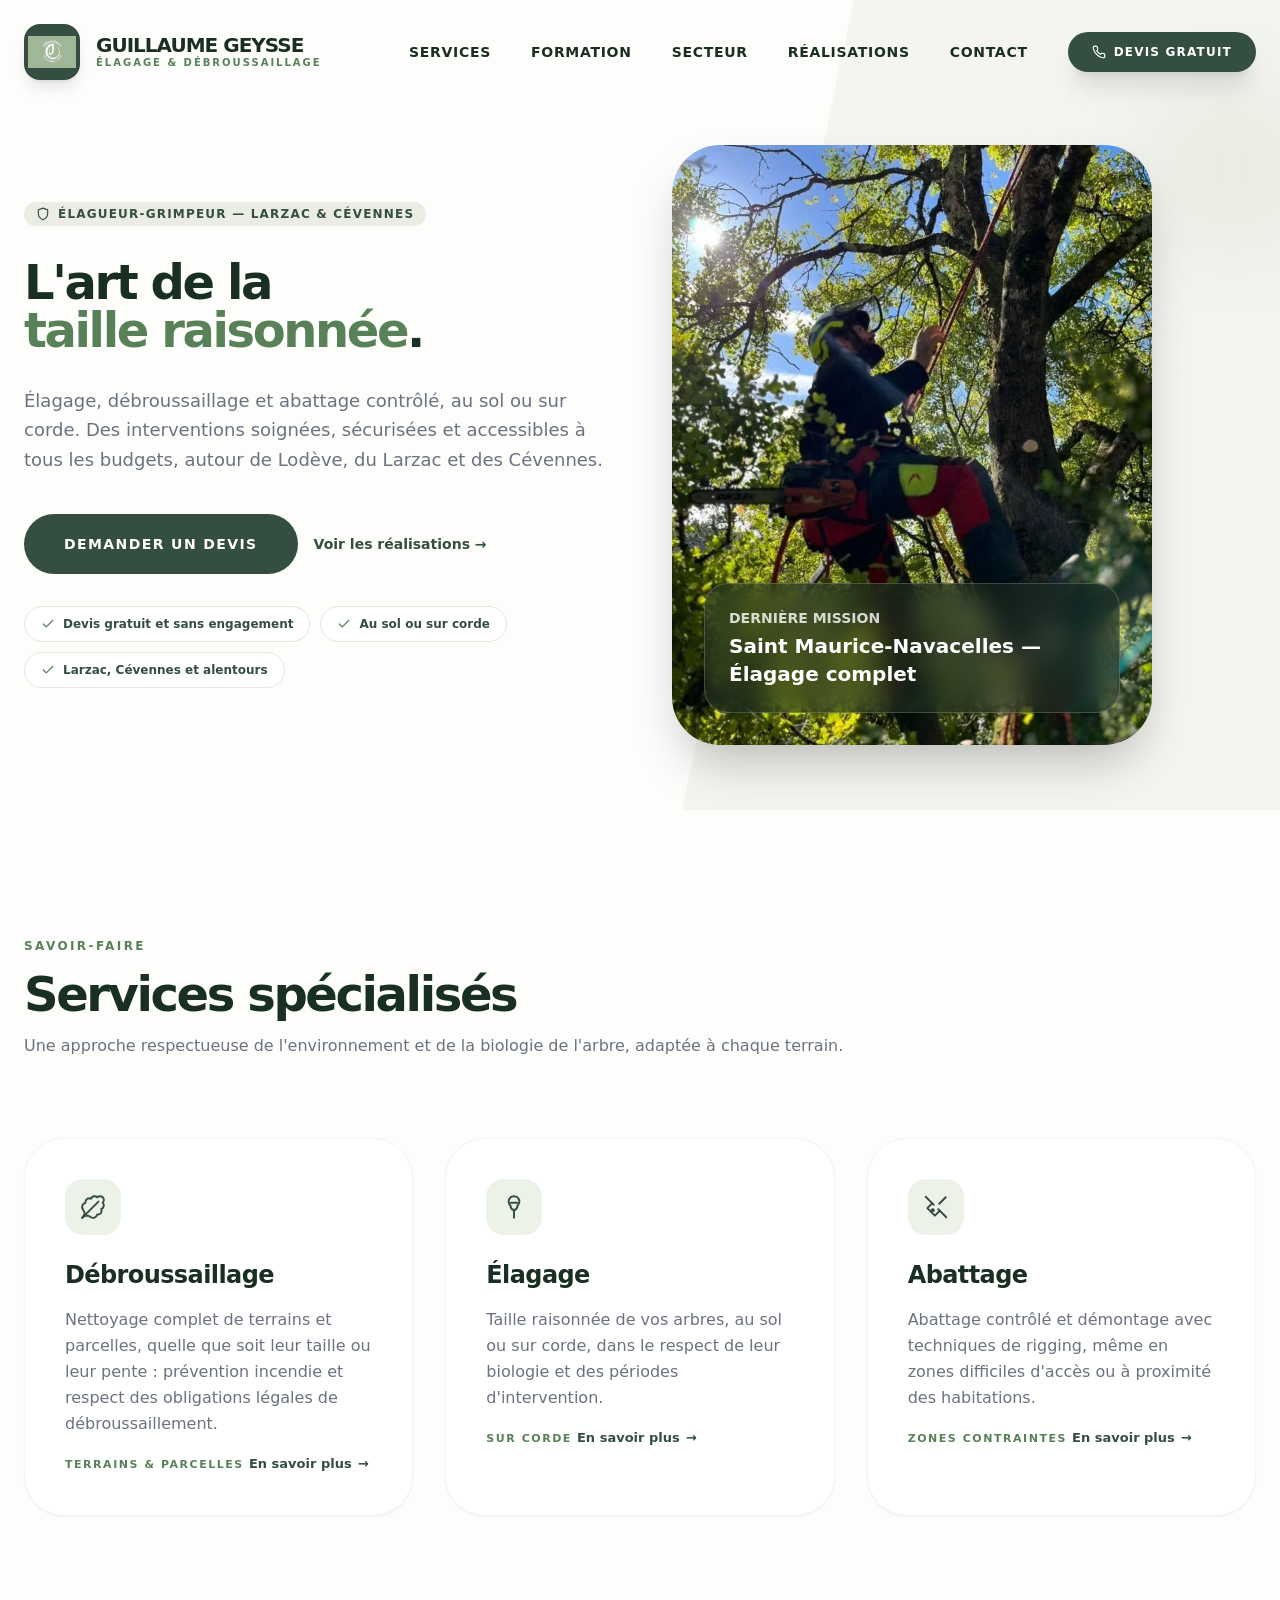
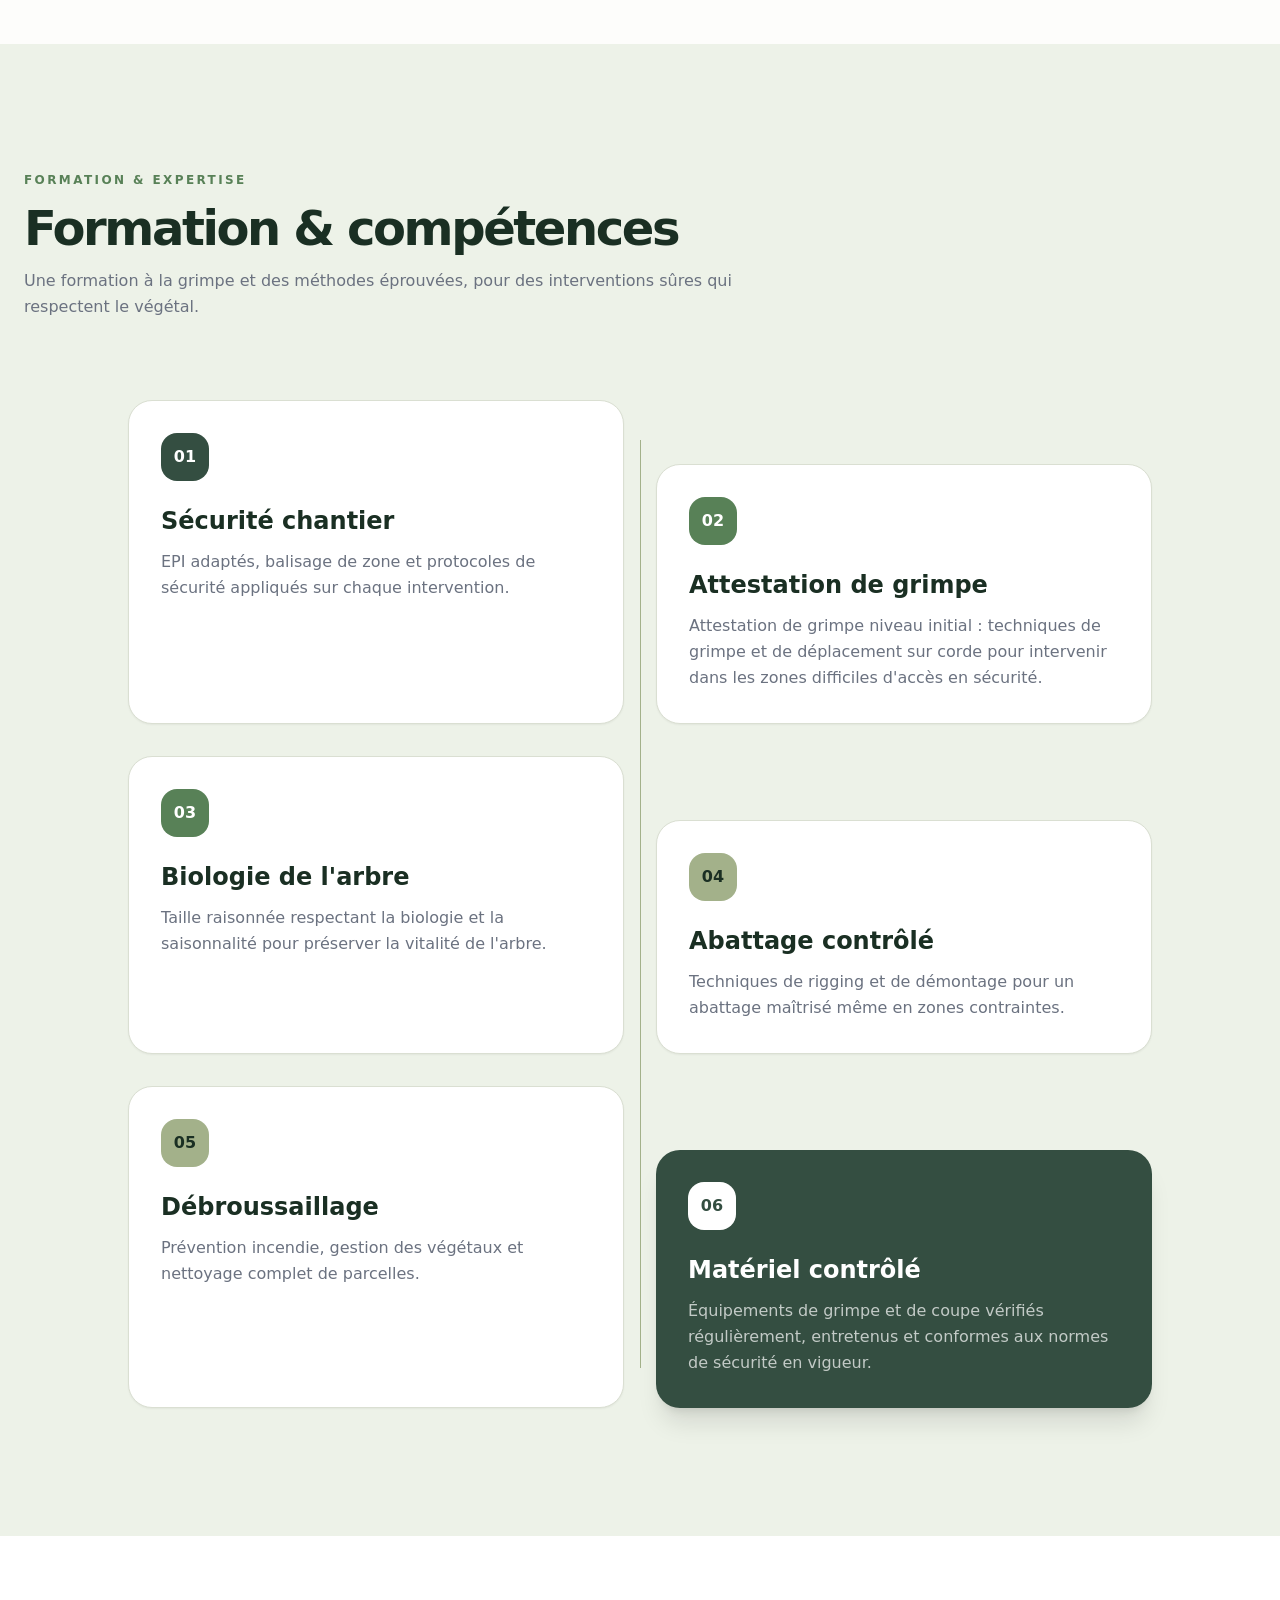
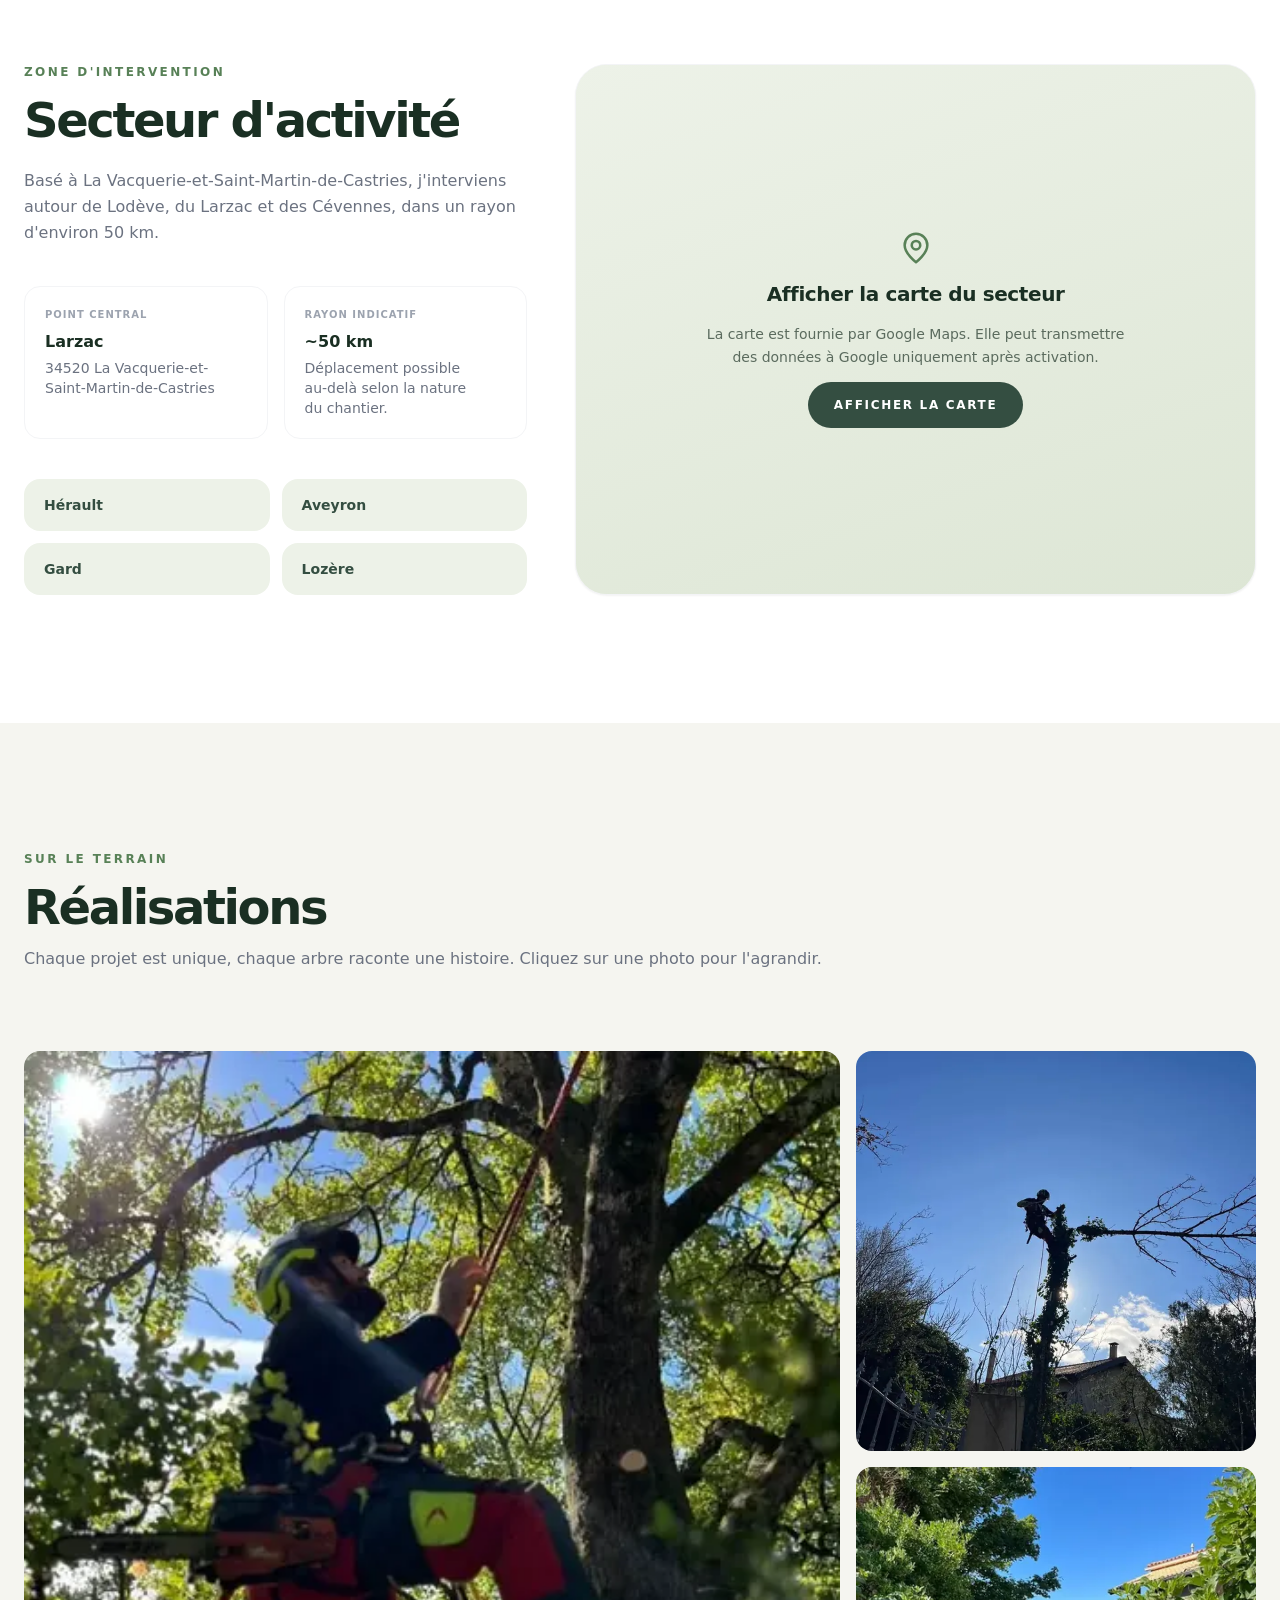
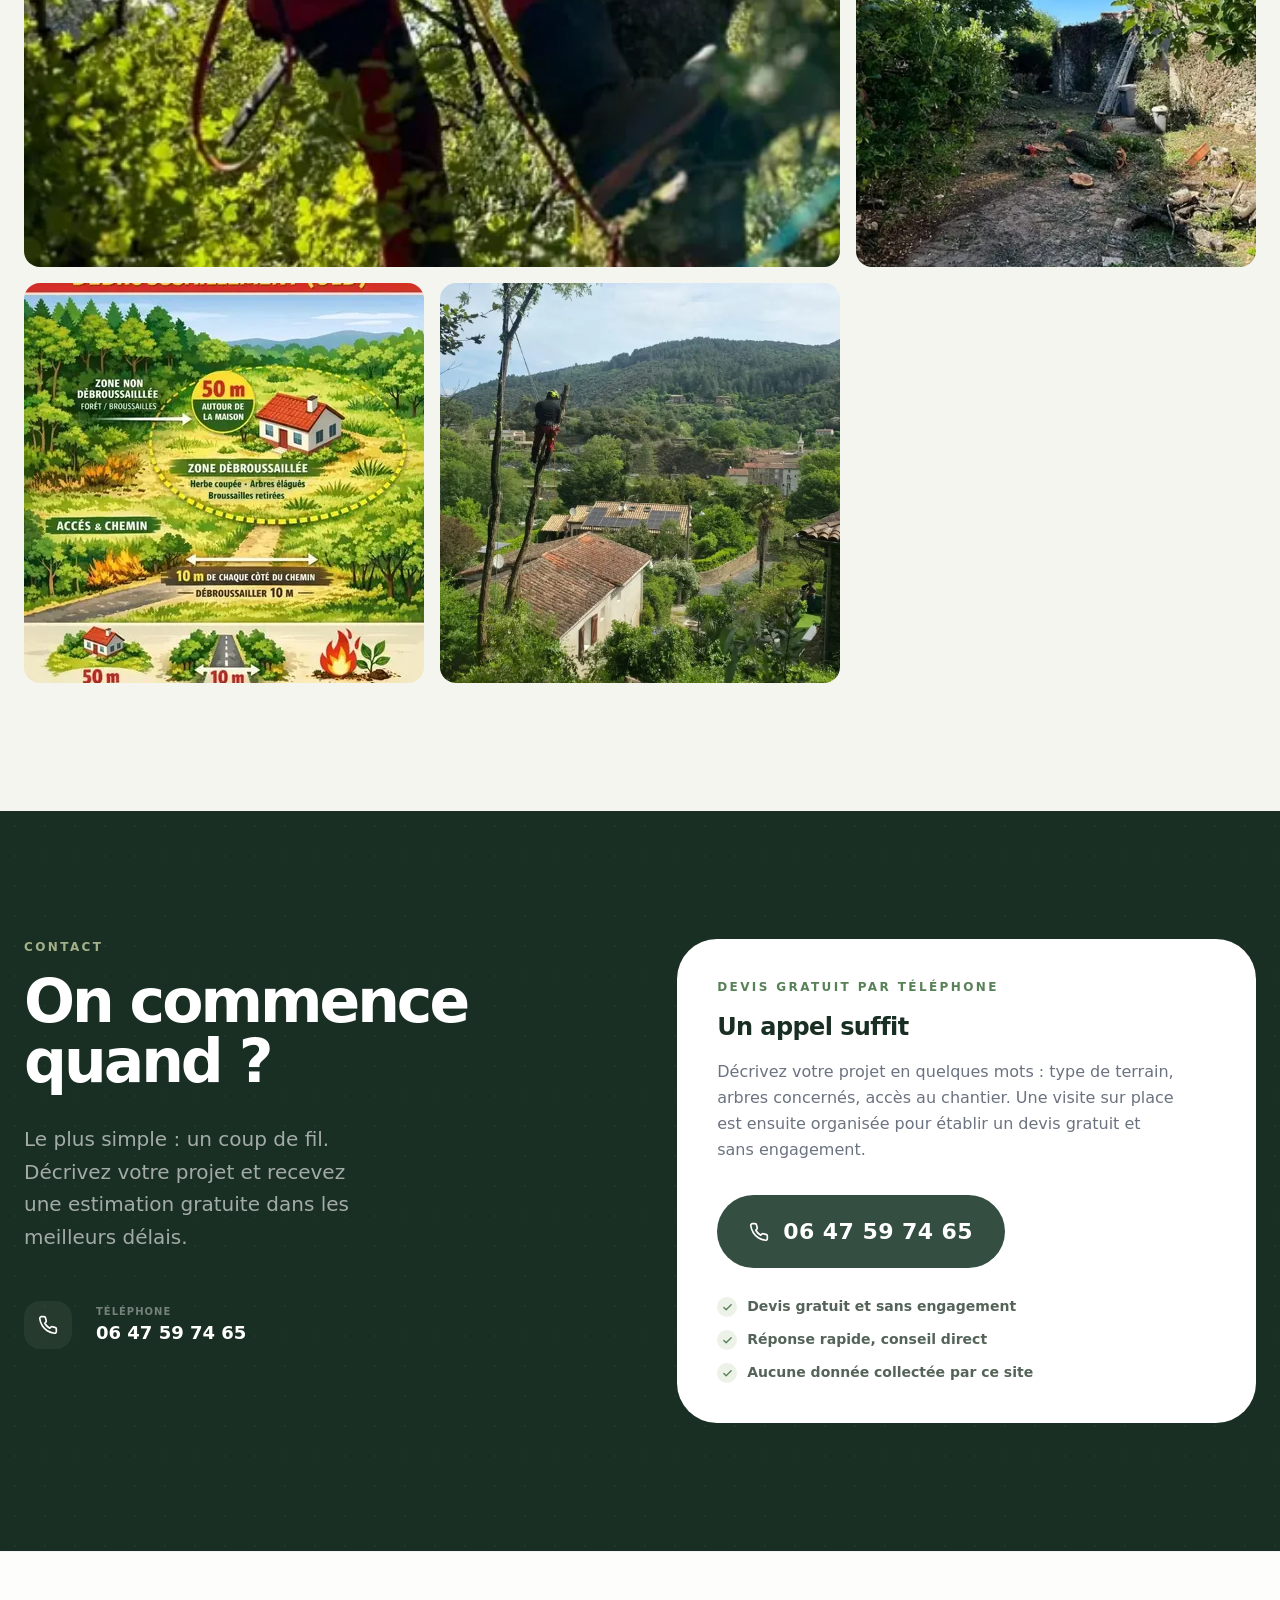
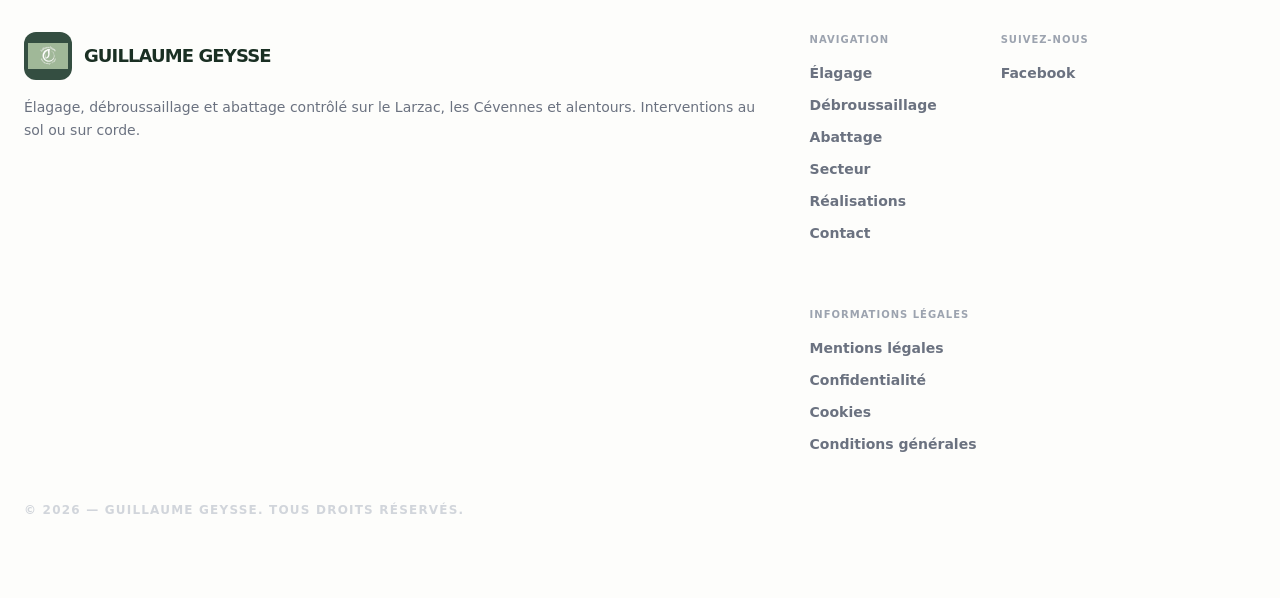
==== commit 04972154: "seo x2" ====
--- a/index.html
+++ b/index.html
@@ -48,6 +48,11 @@
   "image": "https://geysse-elagage.fr/assets/og-image.jpg",
   "telephone": "+33647597465",
   "email": "guillaume.geysse@gmail.com",
+  "hasCredential": {
+    "@type": "EducationalOccupationalCredential",
+    "credentialCategory": "Attestation",
+    "name": "Attestation de grimpe niveau initial"
+  },
   "sameAs": [
     "https://www.facebook.com/profile.php?id=61575190376907"
   ],
@@ -308,7 +313,7 @@
             </a>
             <div class="hidden lg:flex items-center gap-10">
                 <a href="#services" class="text-sm font-bold uppercase tracking-wider hover:text-[#588157] transition-colors">Services</a>
-                <a href="#certification" class="text-sm font-bold uppercase tracking-wider hover:text-[#588157] transition-colors">Certifications</a>
+                <a href="#certification" class="text-sm font-bold uppercase tracking-wider hover:text-[#588157] transition-colors">Formation</a>
                 <a href="#secteur" class="text-sm font-bold uppercase tracking-wider hover:text-[#588157] transition-colors">Secteur</a>
                 <a href="#realisations" class="text-sm font-bold uppercase tracking-wider hover:text-[#588157] transition-colors">Réalisations</a>
                 <a href="#contact" class="text-sm font-bold uppercase tracking-wider hover:text-[#588157] transition-colors">Contact</a>
@@ -323,7 +328,7 @@
         </div>
         <div id="mobile-menu" class="hidden absolute top-full left-0 w-full bg-white border-b border-gray-100 p-8 flex flex-col gap-6 lg:hidden">
             <a href="#services" class="text-xl font-bold">Services</a>
-            <a href="#certification" class="text-xl font-bold">Certifications</a>
+            <a href="#certification" class="text-xl font-bold">Formation</a>
             <a href="#secteur" class="text-xl font-bold">Secteur</a>
             <a href="#realisations" class="text-xl font-bold">Réalisations</a>
             <a href="#contact" class="text-xl font-bold">Contact</a>
@@ -392,8 +397,8 @@
         <div class="container mx-auto px-6">
             <div class="mb-20 max-w-3xl gg-reveal">
                 <p id="certification-eyebrow" class="text-xs font-black uppercase tracking-[0.2em] text-[#588157] mb-4">Formation & expertise</p>
-                <h2 id="certification-title" class="text-4xl lg:text-5xl font-black mb-4 tracking-tighter">Certifications</h2>
-                <p id="certification-intro" class="text-gray-500 font-medium leading-relaxed">Des compétences vérifiées et des méthodes éprouvées, pour des interventions sûres qui respectent le végétal.</p>
+                <h2 id="certification-title" class="text-4xl lg:text-5xl font-black mb-4 tracking-tighter">Formation &amp; compétences</h2>
+                <p id="certification-intro" class="text-gray-500 font-medium leading-relaxed">Une formation à la grimpe et des méthodes éprouvées, pour des interventions sûres qui respectent le végétal.</p>
             </div>
 
             <div class="relative max-w-5xl mx-auto">
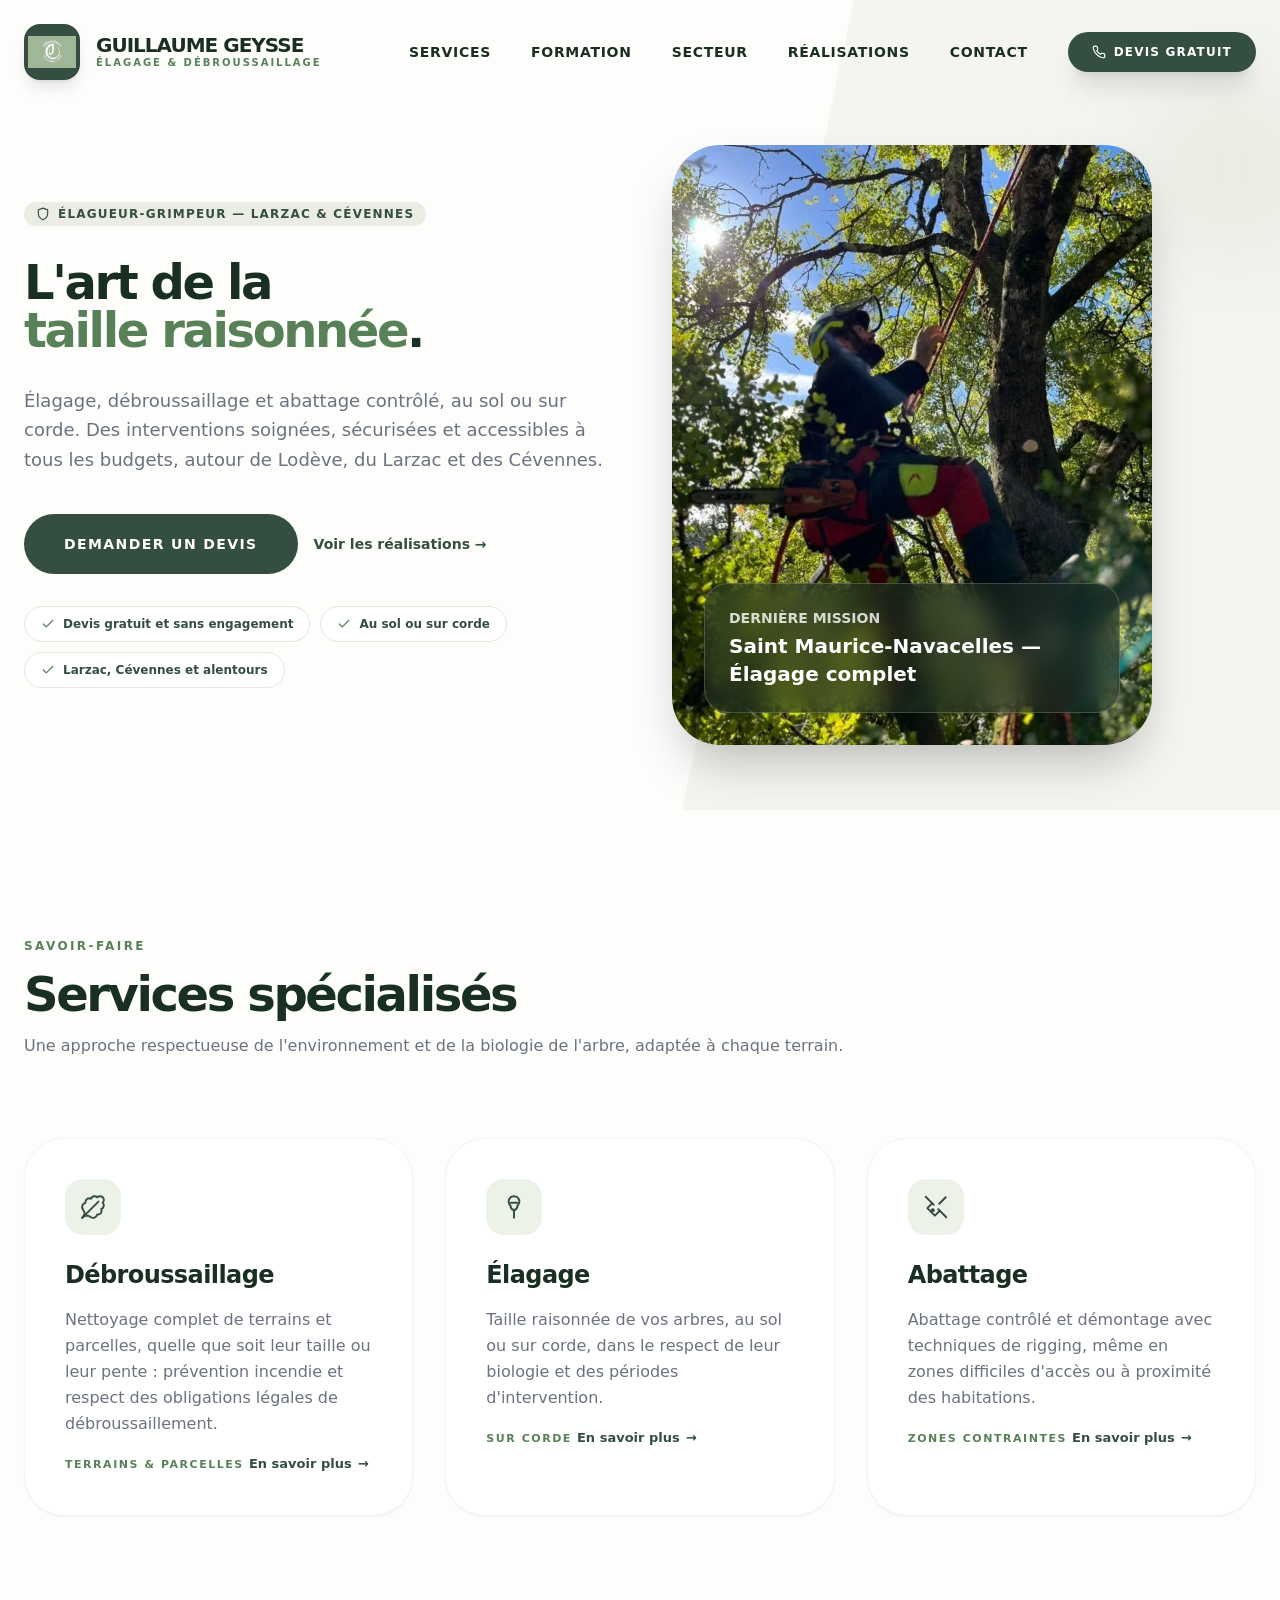
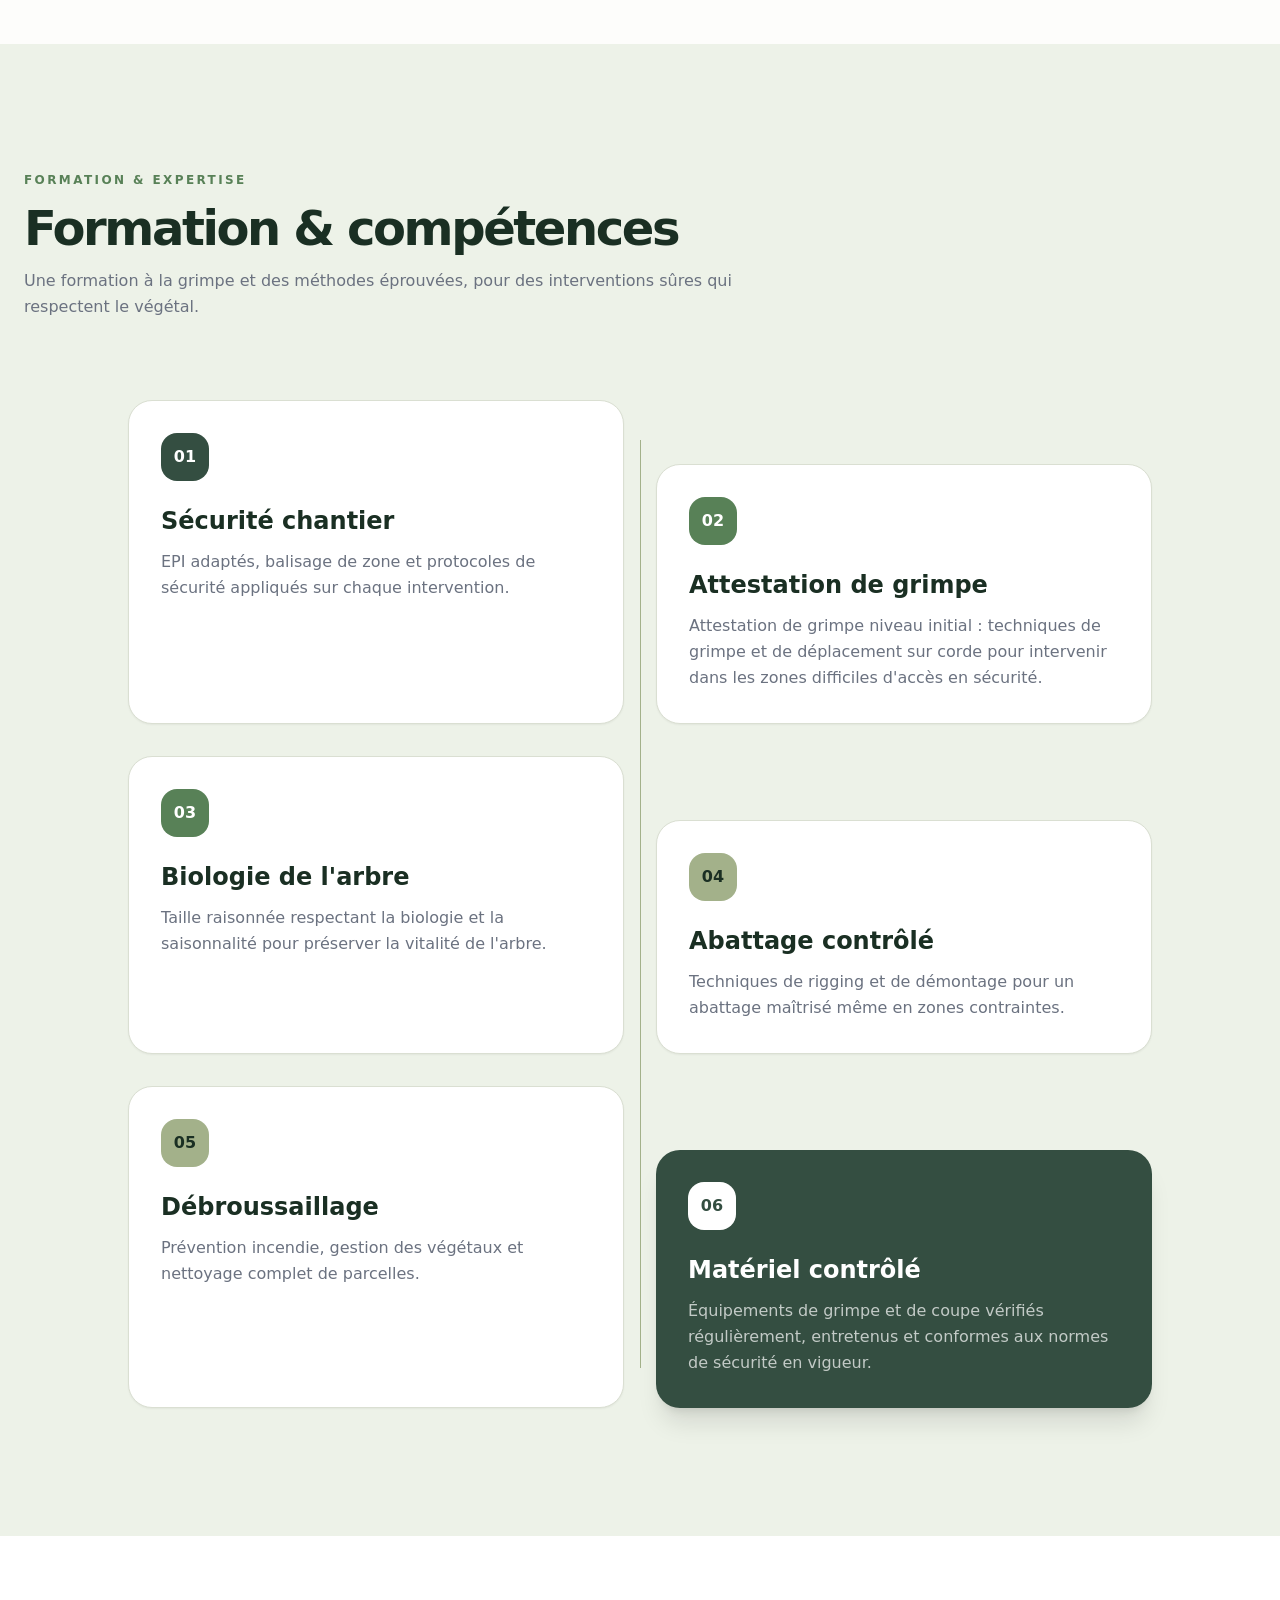
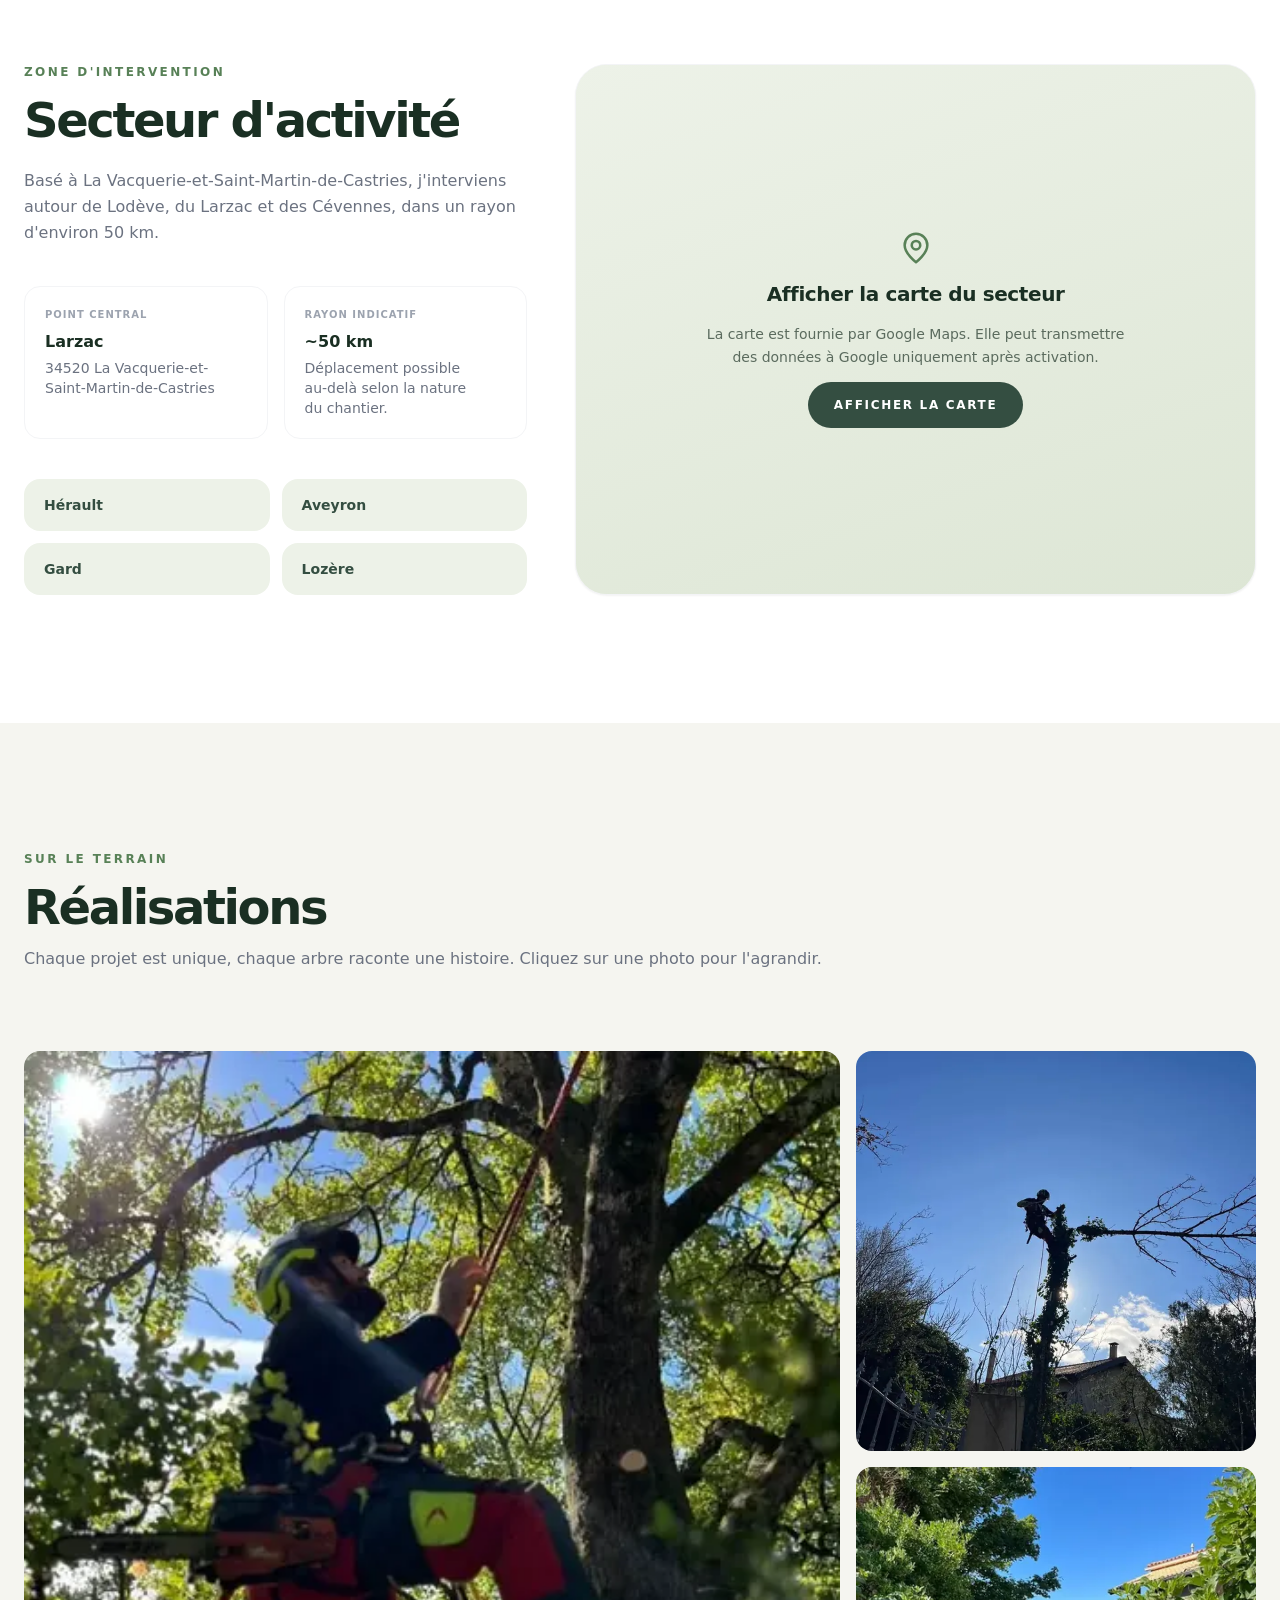
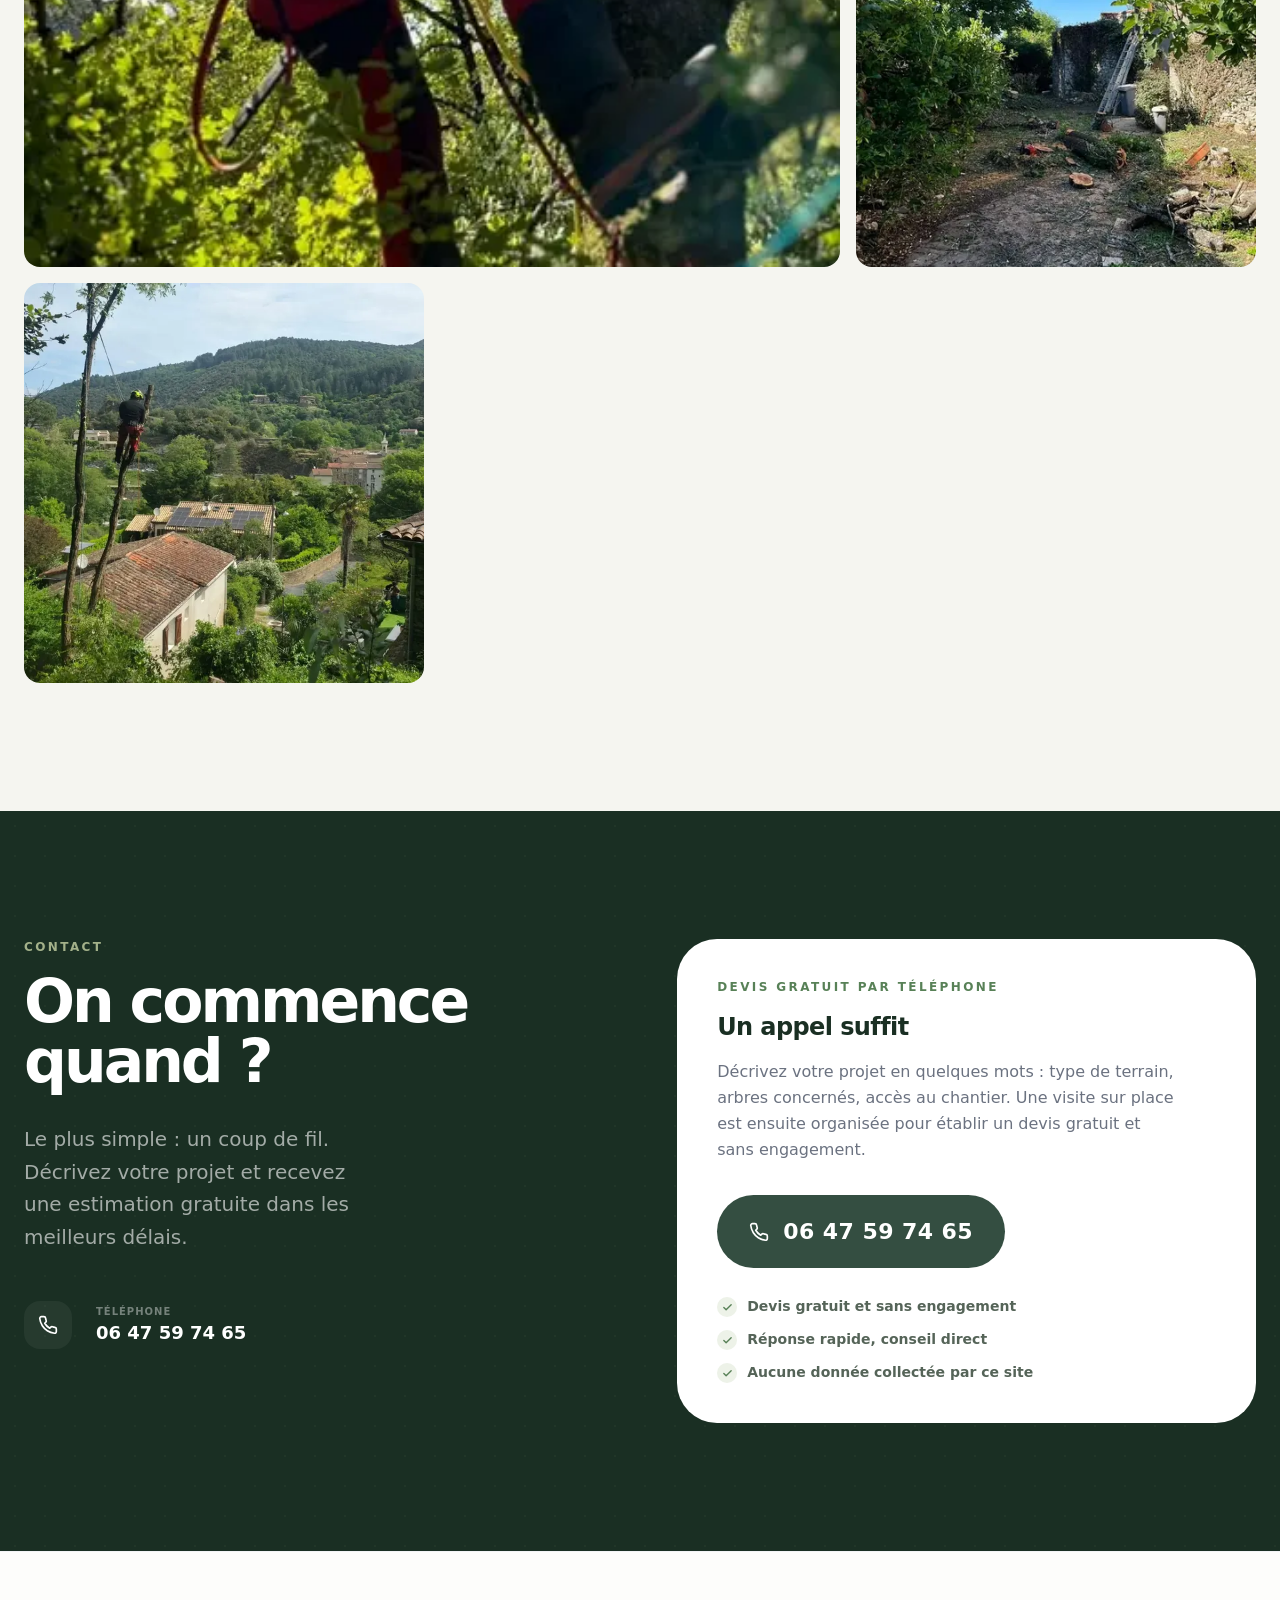
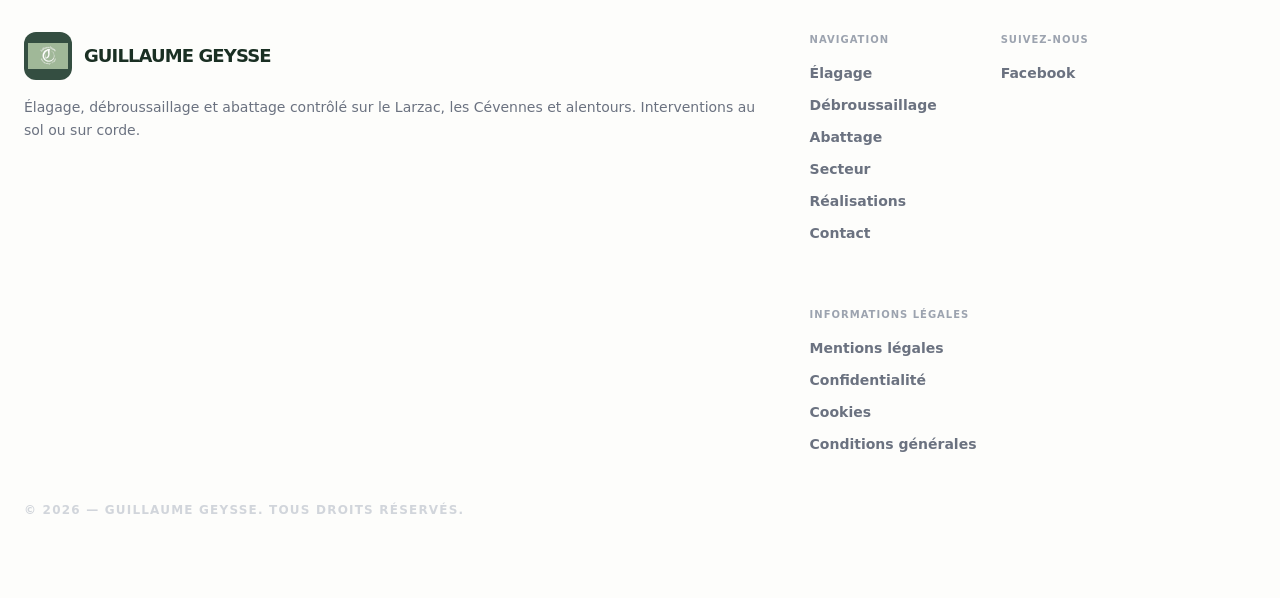
==== commit bb1ff5f7: "seo again" ====
--- a/index.html
+++ b/index.html
@@ -3,7 +3,7 @@
 <head>
     <meta charset="UTF-8">
     <meta name="viewport" content="width=device-width, initial-scale=1.0">
-    <meta name="google-site-verification" content="FVxYf0sCLIATDC_ONJCRhBY9Z7Bd3XUJPDAAdg26BsA">
+    <meta name="google-site-verification" content="FVxYf0sCLIATDC_ONJCRhBY9Z7Bd3XUJPDAAdg26BsA" />
     <title>Élagueur sur le Larzac — Élagage, débroussaillage, abattage | Guillaume Geysse</title>
     <meta name="description" content="Guillaume Geysse, élagueur-grimpeur à La Vacquerie (34). Élagage, débroussaillage et abattage contrôlé autour de Lodève, du Larzac et des Cévennes. Devis gratuit.">
     <link rel="canonical" href="https://geysse-elagage.fr/">
@@ -69,15 +69,15 @@
   },
   "geo": {
     "@type": "GeoCoordinates",
-    "latitude": 43.8175,
-    "longitude": 3.4408
+    "latitude": 43.821173,
+    "longitude": 3.4759382
   },
   "areaServed": {
     "@type": "GeoCircle",
     "geoMidpoint": {
       "@type": "GeoCoordinates",
-      "latitude": 43.8175,
-      "longitude": 3.4408
+      "latitude": 43.821173,
+      "longitude": 3.4759382
     },
     "geoRadius": "50000"
   },
@@ -100,11 +100,10 @@
         "Tuesday",
         "Wednesday",
         "Thursday",
-        "Friday",
-        "Saturday"
+        "Friday"
       ],
-      "opens": "08:00",
-      "closes": "19:00"
+      "opens": "09:00",
+      "closes": "17:00"
     }
   ],
   "hasOfferCatalog": {
